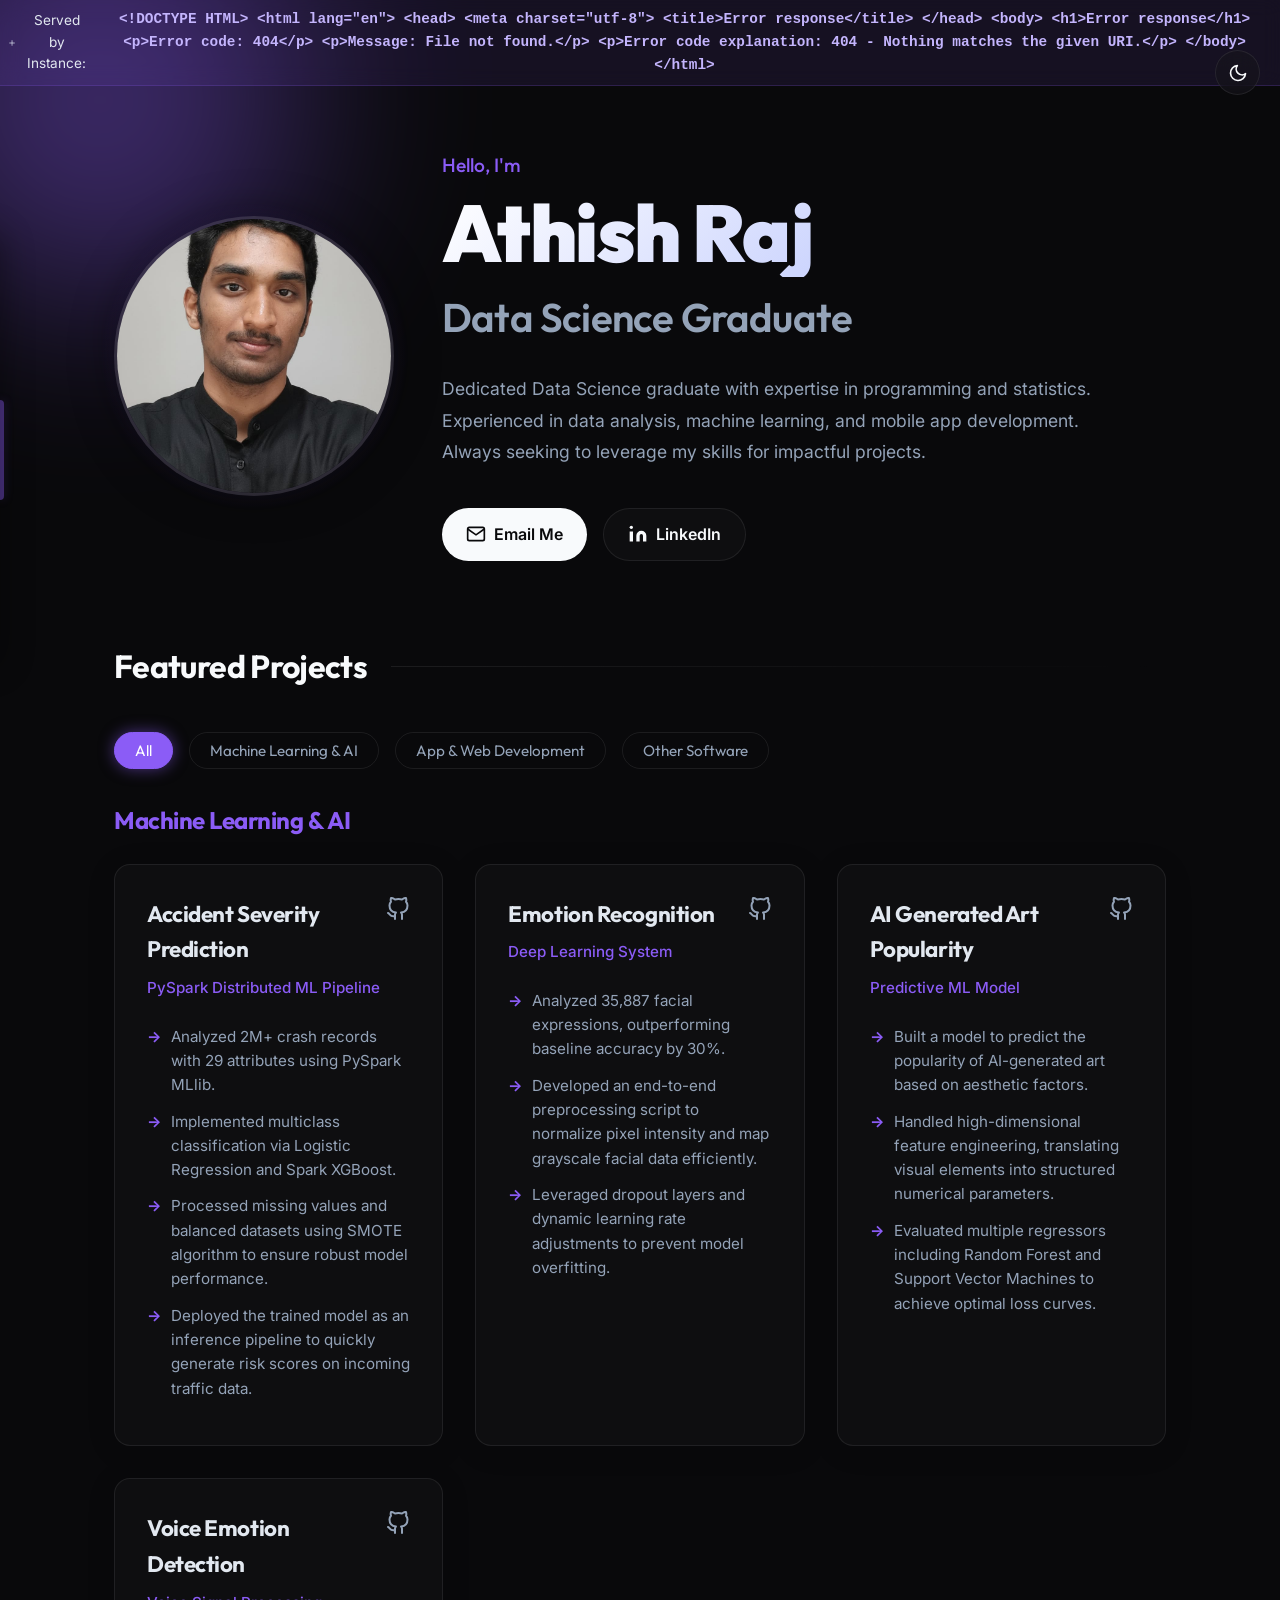
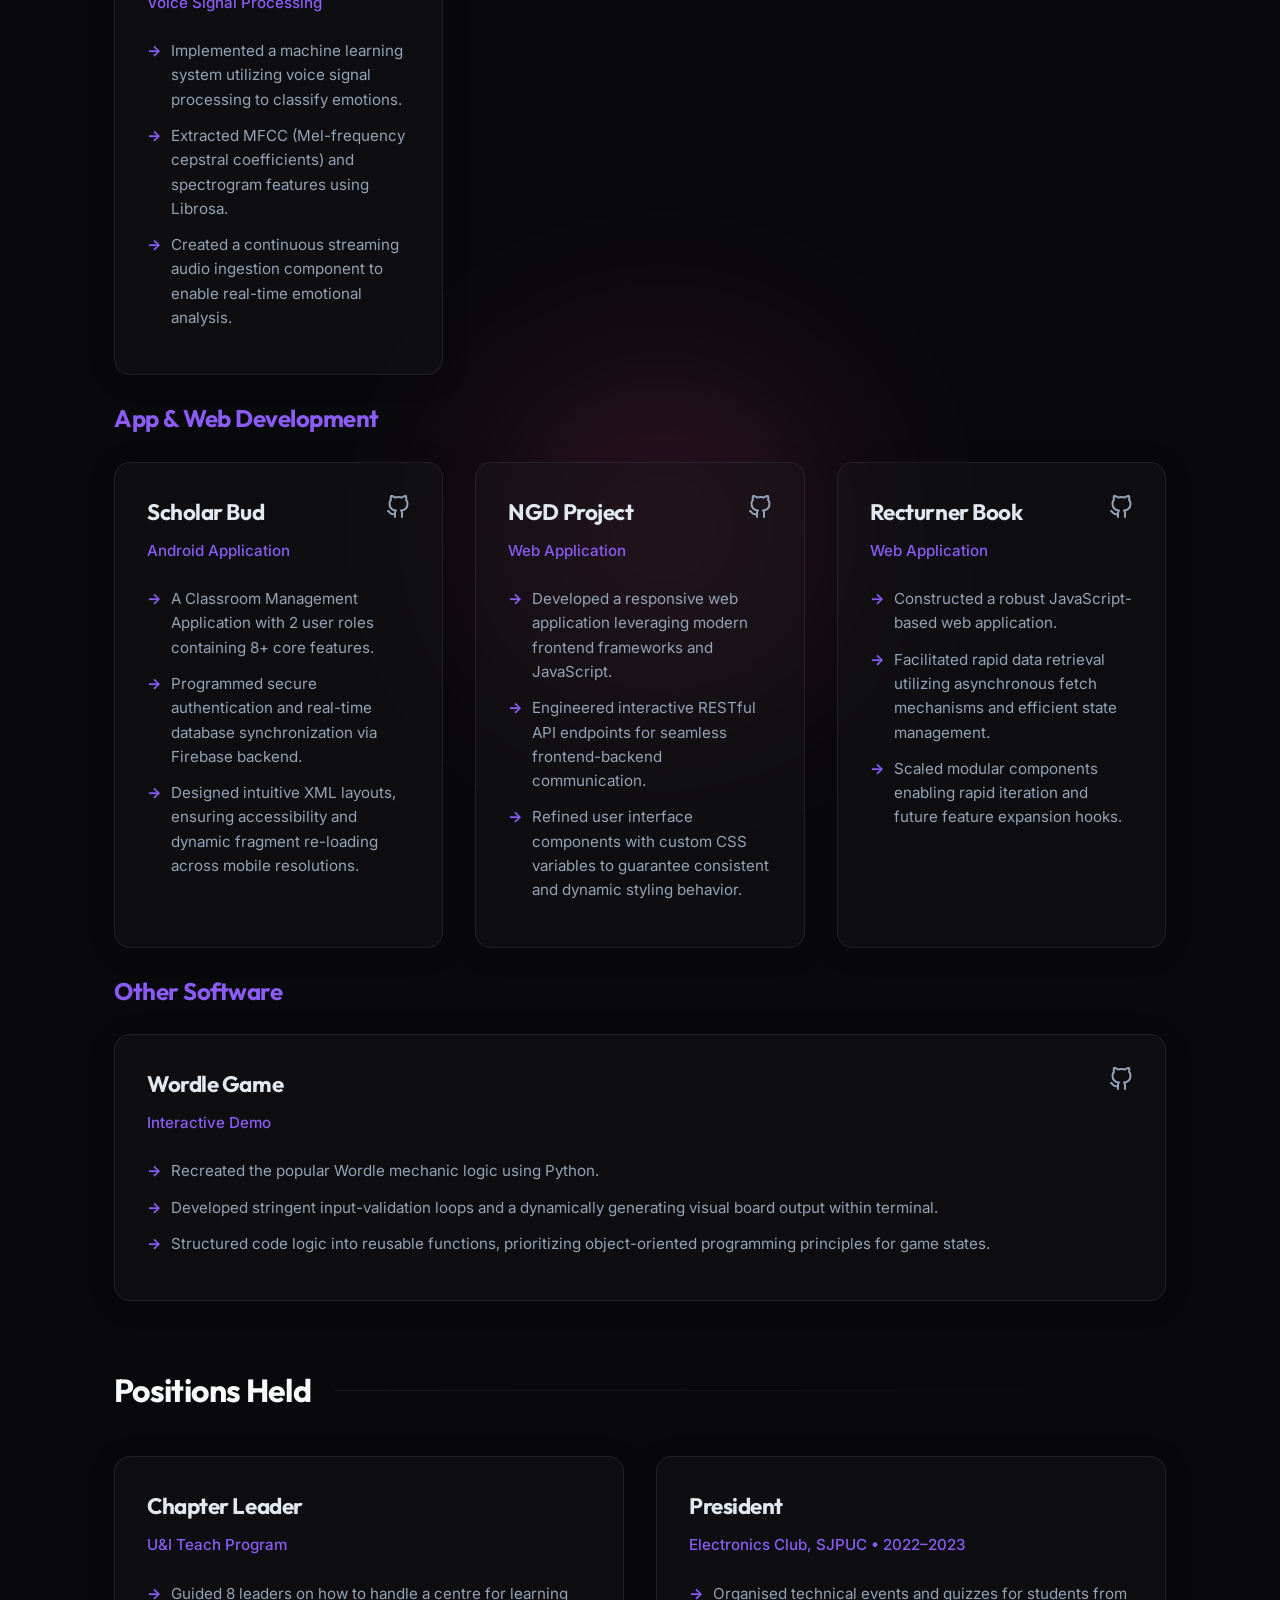
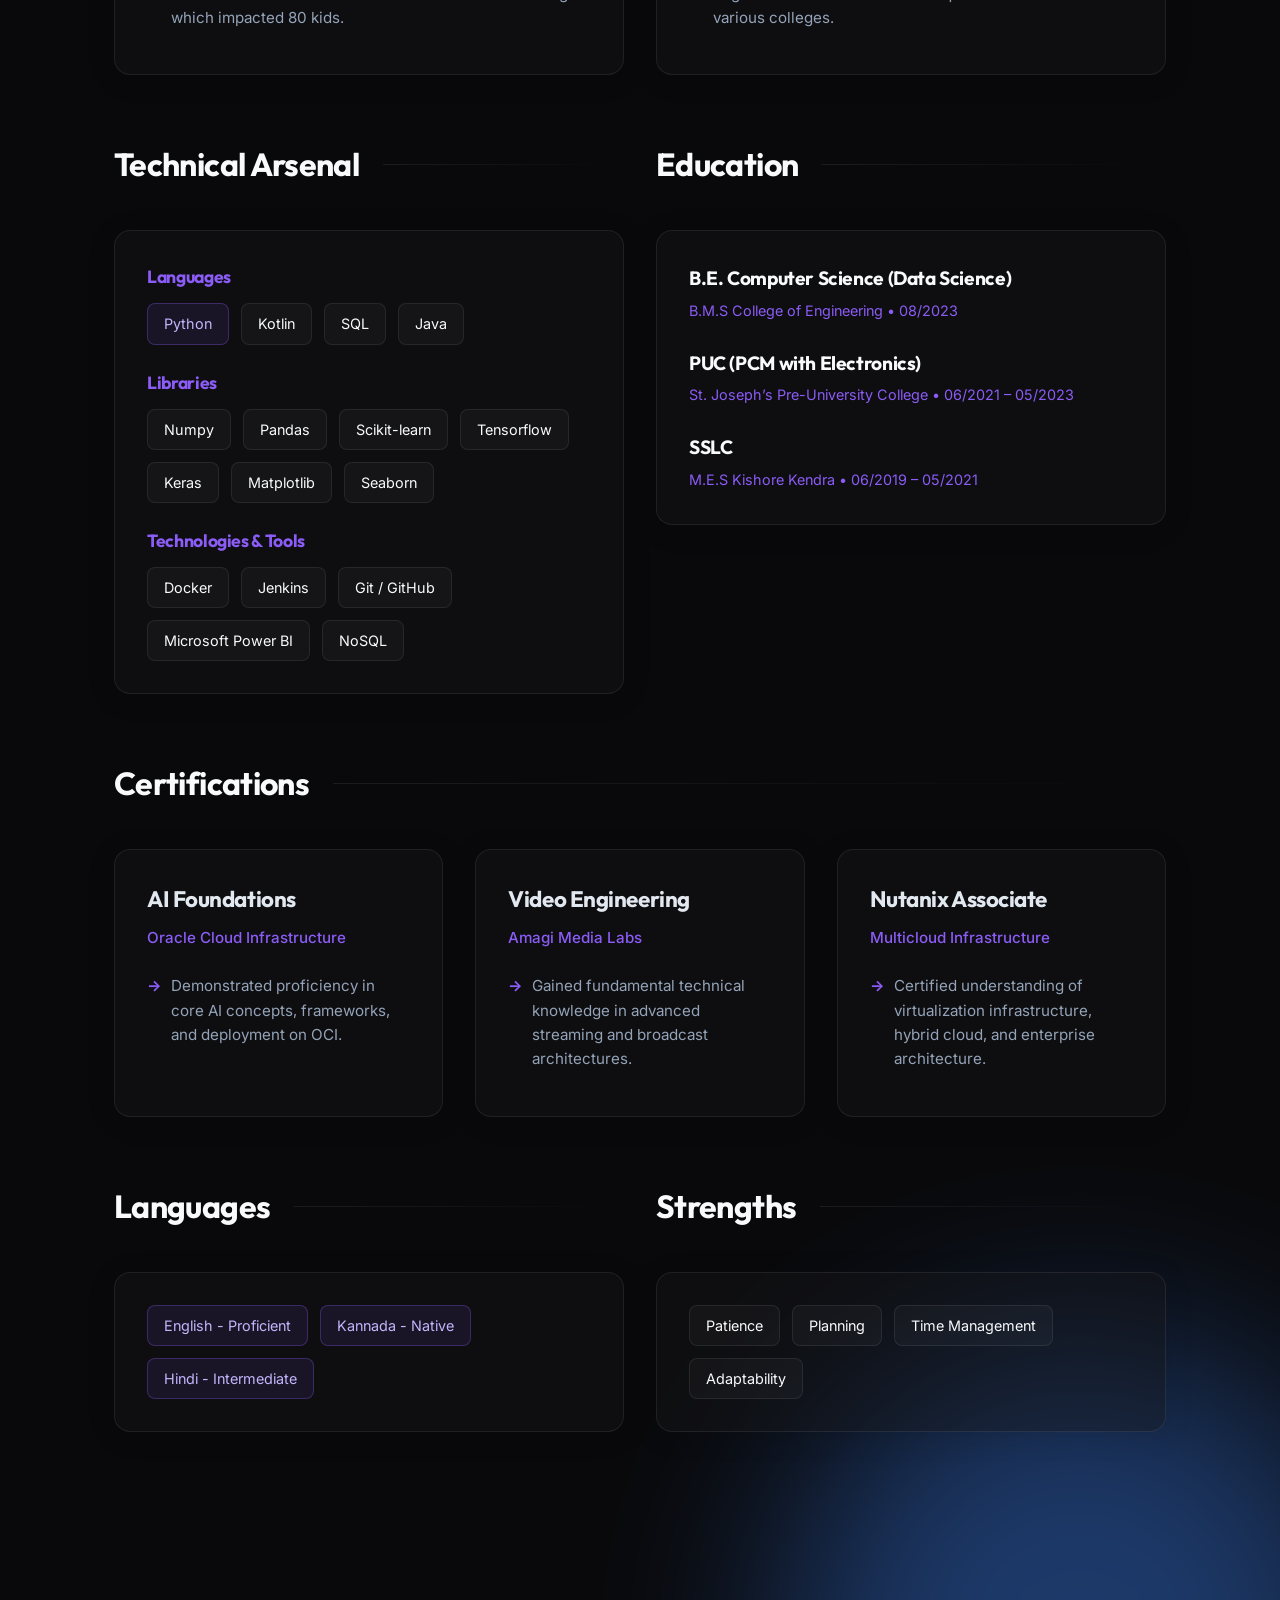
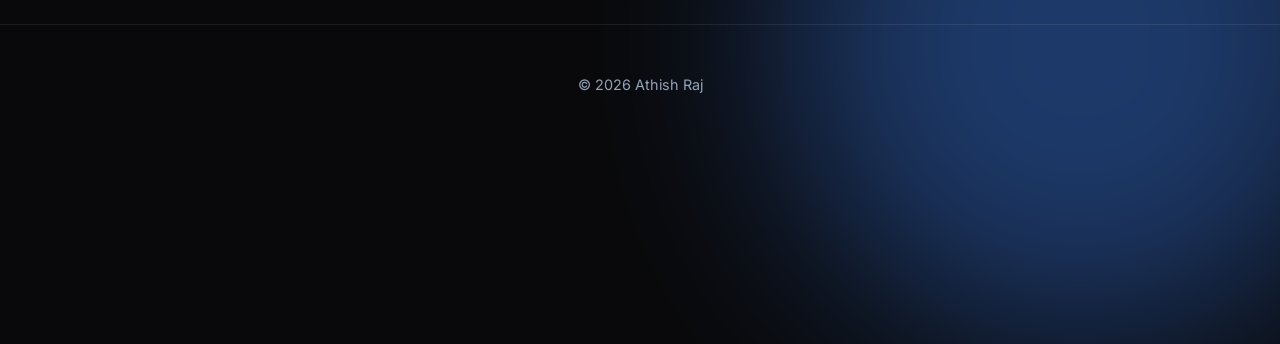
==== index.html @ 28707c23 "First push" ====
<!DOCTYPE html>
<html lang="en">

<head>
    <meta charset="UTF-8">
    <meta name="viewport" content="width=device-width, initial-scale=1.0">
    <title>Athish Raj | Data Science Portfolio</title>
    <meta name="description" content="Portfolio of Athish Raj, Data Science Graduate.">
    <link
        href="https://fonts.googleapis.com/css2?family=Inter:wght@300;400;500;600&family=Outfit:wght@400;600;800;900&display=swap"
        rel="stylesheet">
    <link rel="stylesheet" href="style.css">
</head>

<body>

    <!-- AWS Instance Banner -->
    <div id="instance-banner">
        <span>
            <svg xmlns="http://www.w3.org/2000/svg" width="16" height="16" viewBox="0 0 24 24" fill="none"
                stroke="currentColor" stroke-width="2" stroke-linecap="round" stroke-linejoin="round">
                <path d="M5 12h14" />
                <path d="M12 5v14" />
            </svg>
            Served by Instance: <strong id="instance-id">loading...</strong>
        </span>
    </div>

    <!-- Dynamic Background Elements -->
    <div class="bg-shape shape-1"></div>
    <div class="bg-shape shape-2"></div>
    <div class="bg-shape shape-3"></div>

    <main class="container">
        <!-- Theme Toggle Button -->
        <button id="theme-toggle" class="theme-toggle-btn" aria-label="Toggle Theme" onclick="toggleTheme()">
            <svg class="sun-icon" xmlns="http://www.w3.org/2000/svg" width="20" height="20" viewBox="0 0 24 24" fill="none" stroke="currentColor" stroke-width="2" stroke-linecap="round" stroke-linejoin="round" style="display: none;"><circle cx="12" cy="12" r="5"></circle><line x1="12" y1="1" x2="12" y2="3"></line><line x1="12" y1="21" x2="12" y2="23"></line><line x1="4.22" y1="4.22" x2="5.64" y2="5.64"></line><line x1="18.36" y1="18.36" x2="19.78" y2="19.78"></line><line x1="1" y1="12" x2="3" y2="12"></line><line x1="21" y1="12" x2="23" y2="12"></line><line x1="4.22" y1="19.78" x2="5.64" y2="18.36"></line><line x1="18.36" y1="5.64" x2="19.78" y2="4.22"></line></svg>
            <svg class="moon-icon" xmlns="http://www.w3.org/2000/svg" width="20" height="20" viewBox="0 0 24 24" fill="none" stroke="currentColor" stroke-width="2" stroke-linecap="round" stroke-linejoin="round"><path d="M21 12.79A9 9 0 1 1 11.21 3 7 7 0 0 0 21 12.79z"></path></svg>
        </button>
        <!-- Dynamic Side Navbar -->
        <div class="nav-trigger-area"></div>
        <nav class="side-nav">
            <ul>
                <li><a href="#home">Home</a></li>
                <li><a href="#projects">Projects</a></li>
                <li><a href="#achievements">Achievements</a></li>
                <li><a href="#skills">Skills</a></li>
                <li><a href="#education">Education</a></li>
                <li><a href="#certifications">Certifications</a></li>
                <li><a href="#languages">Languages</a></li>
                <li><a href="#strengths">Strengths</a></li>
            </ul>
        </nav>

        <!-- Hero Section -->
        <header id="home" class="hero slide-up">
            <div class="hero-content-wrapper">
                <div class="hero-image-container">
                    <!-- Replace 'placeholder.jpg' with your actual image filename -->
                    <img src="Portfolioimage.jpeg" alt="Athish Raj" class="hero-image" id="profile-img">
                    <div class="image-glow"></div>
                </div>
                <div class="hero-inner">
                    <div class="greeting">Hello, I'm</div>
                    <h1 class="gradient-text">Athish Raj</h1>
                    <h2 class="subtitle">Data Science Graduate</h2>
                    <p class="summary-text">
                        Dedicated Data Science graduate with expertise in programming and statistics. Experienced in
                        data
                        analysis, machine learning, and mobile app development. Always seeking to leverage my skills for
                        impactful projects.
                    </p>
                    <div class="social-links">
                        <a href="mailto:athis2211@gmail.com" class="btn btn-primary glow-effect"
                            onclick="copyEmail(event)">
                            <svg viewBox="0 0 24 24" fill="none" stroke="currentColor" stroke-width="2">
                                <path d="M4 4h16c1.1 0 2 .9 2 2v12c0 1.1-.9 2-2 2H4c-1.1 0-2-.9-2-2V6c0-1.1.9-2 2-2z">
                                </path>
                                <polyline points="22,6 12,13 2,6"></polyline>
                            </svg>
                            <span id="email-text">Email Me</span>
                        </a>
                        <a href="https://linkedin.com/in/athish-raj-91b86a29b" target="_blank"
                            class="btn btn-secondary glass-btn">
                            <svg viewBox="0 0 24 24" fill="currentColor">
                                <path
                                    d="M16 8a6 6 0 0 1 6 6v7h-4v-7a2 2 0 0 0-2-2 2 2 0 0 0-2 2v7h-4v-7a6 6 0 0 1 6-6z">
                                </path>
                                <rect x="2" y="9" width="4" height="12"></rect>
                                <circle cx="4" cy="4" r="2"></circle>
                            </svg>
                            LinkedIn
                        </a>
                    </div>
                </div>
            </div>
        </header>

        <!-- Projects Section -->
        <section id="projects" class="section slide-up" style="animation-delay: 0.2s;">
            <div class="section-header">
                <h2 class="section-title">Featured Projects</h2>
                <div class="header-line"></div>
            </div>

            <div class="project-filters mt-3 mb-4">
                <button class="filter-btn active" onclick="filterProjects('all', event)">All</button>
                <button class="filter-btn" onclick="filterProjects('ml', event)">Machine Learning & AI</button>
                <button class="filter-btn" onclick="filterProjects('web', event)">App & Web Development</button>
                <button class="filter-btn" onclick="filterProjects('other', event)">Other Software</button>
            </div>

            <!-- Machine Learning & AI -->
            <div class="project-category-block" data-category="ml">
                <h3 class="category-heading mt-3">Machine Learning & AI</h3>
                <div class="projects-grid mt-3">
                <article class="project-card glass-card hover-tilt">
                    <div class="card-top">
                        <h3>Accident Severity Prediction</h3>
                        <a href="https://github.com/Athish2211/Accident-Severity-Prediciton-using-PySparkML.git" target="_blank" class="github-link" title="View Source"><svg viewBox="0 0 24 24" fill="none" stroke="currentColor" stroke-width="2" stroke-linecap="round" stroke-linejoin="round"><path d="M9 19c-5 1.5-5-2.5-7-3m14 6v-3.87a3.37 3.37 0 0 0-.94-2.61c3.14-.35 6.44-1.54 6.44-7A5.44 5.44 0 0 0 20 4.77 5.07 5.07 0 0 0 19.91 1S18.73.65 16 2.48a13.38 13.38 0 0 0-7 0C6.27.65 5.09 1 5.09 1A5.07 5.07 0 0 0 5 4.77a5.44 5.44 0 0 0-1.5 3.78c0 5.42 3.3 6.61 6.44 7A3.37 3.37 0 0 0 9 18.13V22"></path></svg></a>
                    </div>
                    <p class="project-role">PySpark Distributed ML Pipeline</p>
                    <ul class="feature-list">
                        <li>Analyzed 2M+ crash records with 29 attributes using PySpark MLlib.</li>
                        <li>Implemented multiclass classification via Logistic Regression and Spark XGBoost.</li>
                        <li>Processed missing values and balanced datasets using SMOTE algorithm to ensure robust model performance.</li>
                        <li>Deployed the trained model as an inference pipeline to quickly generate risk scores on incoming traffic data.</li>
                    </ul>
                </article>

                <article class="project-card glass-card hover-tilt">
                    <div class="card-top">
                        <h3>Emotion Recognition</h3>
                        <a href="https://github.com/Athish2211/Emotion-Recognition-.git" target="_blank" class="github-link" title="View Source"><svg viewBox="0 0 24 24" fill="none" stroke="currentColor" stroke-width="2" stroke-linecap="round" stroke-linejoin="round"><path d="M9 19c-5 1.5-5-2.5-7-3m14 6v-3.87a3.37 3.37 0 0 0-.94-2.61c3.14-.35 6.44-1.54 6.44-7A5.44 5.44 0 0 0 20 4.77 5.07 5.07 0 0 0 19.91 1S18.73.65 16 2.48a13.38 13.38 0 0 0-7 0C6.27.65 5.09 1 5.09 1A5.07 5.07 0 0 0 5 4.77a5.44 5.44 0 0 0-1.5 3.78c0 5.42 3.3 6.61 6.44 7A3.37 3.37 0 0 0 9 18.13V22"></path></svg></a>
                    </div>
                    <p class="project-role">Deep Learning System</p>
                    <ul class="feature-list">
                        <li>Analyzed 35,887 facial expressions, outperforming baseline accuracy by 30%.</li>
                        <li>Developed an end-to-end preprocessing script to normalize pixel intensity and map grayscale facial data efficiently.</li>
                        <li>Leveraged dropout layers and dynamic learning rate adjustments to prevent model overfitting.</li>
                    </ul>
                </article>

                <article class="project-card glass-card hover-tilt">
                    <div class="card-top">
                        <h3>AI Generated Art Popularity</h3>
                        <a href="https://github.com/Athish2211/AI-Generated-art-popularity-ML-model.git" target="_blank" class="github-link" title="View Source"><svg viewBox="0 0 24 24" fill="none" stroke="currentColor" stroke-width="2" stroke-linecap="round" stroke-linejoin="round"><path d="M9 19c-5 1.5-5-2.5-7-3m14 6v-3.87a3.37 3.37 0 0 0-.94-2.61c3.14-.35 6.44-1.54 6.44-7A5.44 5.44 0 0 0 20 4.77 5.07 5.07 0 0 0 19.91 1S18.73.65 16 2.48a13.38 13.38 0 0 0-7 0C6.27.65 5.09 1 5.09 1A5.07 5.07 0 0 0 5 4.77a5.44 5.44 0 0 0-1.5 3.78c0 5.42 3.3 6.61 6.44 7A3.37 3.37 0 0 0 9 18.13V22"></path></svg></a>
                    </div>
                    <p class="project-role">Predictive ML Model</p>
                    <ul class="feature-list">
                        <li>Built a model to predict the popularity of AI-generated art based on aesthetic factors.</li>
                        <li>Handled high-dimensional feature engineering, translating visual elements into structured numerical parameters.</li>
                        <li>Evaluated multiple regressors including Random Forest and Support Vector Machines to achieve optimal loss curves.</li>
                    </ul>
                </article>

                <article class="project-card glass-card hover-tilt">
                    <div class="card-top">
                        <h3>Voice Emotion Detection</h3>
                        <a href="https://github.com/Athish2211/Emotion-detection-using-voice-signals.git" target="_blank" class="github-link" title="View Source"><svg viewBox="0 0 24 24" fill="none" stroke="currentColor" stroke-width="2" stroke-linecap="round" stroke-linejoin="round"><path d="M9 19c-5 1.5-5-2.5-7-3m14 6v-3.87a3.37 3.37 0 0 0-.94-2.61c3.14-.35 6.44-1.54 6.44-7A5.44 5.44 0 0 0 20 4.77 5.07 5.07 0 0 0 19.91 1S18.73.65 16 2.48a13.38 13.38 0 0 0-7 0C6.27.65 5.09 1 5.09 1A5.07 5.07 0 0 0 5 4.77a5.44 5.44 0 0 0-1.5 3.78c0 5.42 3.3 6.61 6.44 7A3.37 3.37 0 0 0 9 18.13V22"></path></svg></a>
                    </div>
                    <p class="project-role">Voice Signal Processing</p>
                    <ul class="feature-list">
                        <li>Implemented a machine learning system utilizing voice signal processing to classify emotions.</li>
                        <li>Extracted MFCC (Mel-frequency cepstral coefficients) and spectrogram features using Librosa.</li>
                        <li>Created a continuous streaming audio ingestion component to enable real-time emotional analysis.</li>
                    </ul>
                </article>
            </div>
            </div>

            <!-- App & Web Development -->
            <div class="project-category-block" data-category="web">
                <h3 class="category-heading mt-3">App & Web Development</h3>
                <div class="projects-grid mt-3">
                <article class="project-card glass-card hover-tilt">
                    <div class="card-top">
                        <h3>Scholar Bud</h3>
                        <a href="https://github.com/Athish2211/ScholarBud.git" target="_blank" class="github-link" title="View Source"><svg viewBox="0 0 24 24" fill="none" stroke="currentColor" stroke-width="2" stroke-linecap="round" stroke-linejoin="round"><path d="M9 19c-5 1.5-5-2.5-7-3m14 6v-3.87a3.37 3.37 0 0 0-.94-2.61c3.14-.35 6.44-1.54 6.44-7A5.44 5.44 0 0 0 20 4.77 5.07 5.07 0 0 0 19.91 1S18.73.65 16 2.48a13.38 13.38 0 0 0-7 0C6.27.65 5.09 1 5.09 1A5.07 5.07 0 0 0 5 4.77a5.44 5.44 0 0 0-1.5 3.78c0 5.42 3.3 6.61 6.44 7A3.37 3.37 0 0 0 9 18.13V22"></path></svg></a>
                    </div>
                    <p class="project-role">Android Application</p>
                    <ul class="feature-list">
                        <li>A Classroom Management Application with 2 user roles containing 8+ core features.</li>
                        <li>Programmed secure authentication and real-time database synchronization via Firebase backend.</li>
                        <li>Designed intuitive XML layouts, ensuring accessibility and dynamic fragment re-loading across mobile resolutions.</li>
                    </ul>
                </article>

                <article class="project-card glass-card hover-tilt">
                    <div class="card-top">
                        <h3>NGD Project</h3>
                        <a href="https://github.com/Athish2211/NGD-project.git" target="_blank" class="github-link" title="View Source"><svg viewBox="0 0 24 24" fill="none" stroke="currentColor" stroke-width="2" stroke-linecap="round" stroke-linejoin="round"><path d="M9 19c-5 1.5-5-2.5-7-3m14 6v-3.87a3.37 3.37 0 0 0-.94-2.61c3.14-.35 6.44-1.54 6.44-7A5.44 5.44 0 0 0 20 4.77 5.07 5.07 0 0 0 19.91 1S18.73.65 16 2.48a13.38 13.38 0 0 0-7 0C6.27.65 5.09 1 5.09 1A5.07 5.07 0 0 0 5 4.77a5.44 5.44 0 0 0-1.5 3.78c0 5.42 3.3 6.61 6.44 7A3.37 3.37 0 0 0 9 18.13V22"></path></svg></a>
                    </div>
                    <p class="project-role">Web Application</p>
                    <ul class="feature-list">
                        <li>Developed a responsive web application leveraging modern frontend frameworks and JavaScript.</li>
                        <li>Engineered interactive RESTful API endpoints for seamless frontend-backend communication.</li>
                        <li>Refined user interface components with custom CSS variables to guarantee consistent and dynamic styling behavior.</li>
                    </ul>
                </article>

                <article class="project-card glass-card hover-tilt">
                    <div class="card-top">
                        <h3>Recturner Book</h3>
                        <a href="https://github.com/Athish2211/RECTURNER_BOOK.git" target="_blank" class="github-link" title="View Source"><svg viewBox="0 0 24 24" fill="none" stroke="currentColor" stroke-width="2" stroke-linecap="round" stroke-linejoin="round"><path d="M9 19c-5 1.5-5-2.5-7-3m14 6v-3.87a3.37 3.37 0 0 0-.94-2.61c3.14-.35 6.44-1.54 6.44-7A5.44 5.44 0 0 0 20 4.77 5.07 5.07 0 0 0 19.91 1S18.73.65 16 2.48a13.38 13.38 0 0 0-7 0C6.27.65 5.09 1 5.09 1A5.07 5.07 0 0 0 5 4.77a5.44 5.44 0 0 0-1.5 3.78c0 5.42 3.3 6.61 6.44 7A3.37 3.37 0 0 0 9 18.13V22"></path></svg></a>
                    </div>
                    <p class="project-role">Web Application</p>
                    <ul class="feature-list">
                        <li>Constructed a robust JavaScript-based web application.</li>
                        <li>Facilitated rapid data retrieval utilizing asynchronous fetch mechanisms and efficient state management.</li>
                        <li>Scaled modular components enabling rapid iteration and future feature expansion hooks.</li>
                    </ul>
                </article>
            </div>
            </div>

            <!-- Other Software -->
            <div class="project-category-block" data-category="other">
                <h3 class="category-heading mt-3">Other Software</h3>
                <div class="projects-grid mt-3">
                <article class="project-card glass-card hover-tilt">
                    <div class="card-top">
                        <h3>Wordle Game</h3>
                        <a href="https://github.com/Athish2211/A-simple-WORDLE-game.git" target="_blank" class="github-link" title="View Source"><svg viewBox="0 0 24 24" fill="none" stroke="currentColor" stroke-width="2" stroke-linecap="round" stroke-linejoin="round"><path d="M9 19c-5 1.5-5-2.5-7-3m14 6v-3.87a3.37 3.37 0 0 0-.94-2.61c3.14-.35 6.44-1.54 6.44-7A5.44 5.44 0 0 0 20 4.77 5.07 5.07 0 0 0 19.91 1S18.73.65 16 2.48a13.38 13.38 0 0 0-7 0C6.27.65 5.09 1 5.09 1A5.07 5.07 0 0 0 5 4.77a5.44 5.44 0 0 0-1.5 3.78c0 5.42 3.3 6.61 6.44 7A3.37 3.37 0 0 0 9 18.13V22"></path></svg></a>
                    </div>
                    <p class="project-role">Interactive Demo</p>
                    <ul class="feature-list">
                        <li>Recreated the popular Wordle mechanic logic using Python.</li>
                        <li>Developed stringent input-validation loops and a dynamically generating visual board output within terminal.</li>
                        <li>Structured code logic into reusable functions, prioritizing object-oriented programming principles for game states.</li>
                    </ul>
                </article>
            </div>
            </div>
        </section>

        <!-- Leadership & Achievements Section -->
        <section id="achievements" class="section slide-up" style="animation-delay: 0.3s;">
            <div class="section-header">
                <h2 class="section-title">Positions Held</h2>
                <div class="header-line"></div>
            </div>

            <div class="projects-grid">
                <!-- Achievement 1 -->
                <article class="project-card glass-card hover-tilt">
                    <div class="card-top">
                        <h3>Chapter Leader</h3>
                    </div>
                    <p class="project-role">U&I Teach Program</p>
                    <ul class="feature-list">
                        <li>Guided 8 leaders on how to handle a centre for learning which impacted 80 kids.</li>
                    </ul>
                </article>

                <!-- Achievement 2 -->
                <article class="project-card glass-card hover-tilt">
                    <div class="card-top">
                        <h3>President</h3>
                    </div>
                    <p class="project-role">Electronics Club, SJPUC • 2022–2023</p>
                    <ul class="feature-list">
                        <li>Organised technical events and quizzes for students from various colleges.</li>
                    </ul>
                </article>
            </div>
        </section>

        <!-- Two Column Layout for Skills & Education -->
        <div class="two-col-layout slide-up" style="animation-delay: 0.4s;">
            <!-- Skills Section -->
            <section id="skills" class="section">
                <div class="section-header">
                    <h2 class="section-title">Technical Arsenal</h2>
                    <div class="header-line"></div>
                </div>
                <div class="glass-card p-6">
                    <div class="tech-category">
                        <h4>Languages</h4>
                        <div class="skills-wrapper">
                            <div class="skill-pill highlight">Python</div>
                            <div class="skill-pill">Kotlin</div>
                            <div class="skill-pill">SQL</div>
                            <div class="skill-pill">Java</div>
                        </div>
                    </div>

                    <div class="tech-category mt-3">
                        <h4>Libraries</h4>
                        <div class="skills-wrapper">
                            <div class="skill-pill">Numpy</div>
                            <div class="skill-pill">Pandas</div>
                            <div class="skill-pill">Scikit-learn</div>
                            <div class="skill-pill">Tensorflow</div>
                            <div class="skill-pill">Keras</div>
                            <div class="skill-pill">Matplotlib</div>
                            <div class="skill-pill">Seaborn</div>
                        </div>
                    </div>

                    <div class="tech-category mt-3">
                        <h4>Technologies & Tools</h4>
                        <div class="skills-wrapper">
                            <div class="skill-pill">Docker</div>
                            <div class="skill-pill">Jenkins</div>
                            <div class="skill-pill">Git / GitHub</div>
                            <div class="skill-pill">Microsoft Power BI</div>
                            <div class="skill-pill">NoSQL</div>
                        </div>
                    </div>
                </div>
            </section>

            <!-- Education Section -->
            <section id="education" class="section">
                <div class="section-header">
                    <h2 class="section-title">Education</h2>
                    <div class="header-line"></div>
                </div>
                <div class="glass-card p-6">
                    <div class="edu-item">
                        <h4>B.E. Computer Science (Data Science)</h4>
                        <span class="edu-meta">B.M.S College of Engineering • 08/2023</span>
                    </div>
                    <div class="edu-item mt-3">
                        <h4>PUC (PCM with Electronics)</h4>
                        <span class="edu-meta">St. Joseph’s Pre-University College • 06/2021 – 05/2023</span>
                    </div>
                    <div class="edu-item mt-3">
                        <h4>SSLC</h4>
                        <span class="edu-meta">M.E.S Kishore Kendra • 06/2019 – 05/2021</span>
                    </div>
                </div>
            </section>
        </div>

        <!-- Certifications Section -->
        <section id="certifications" class="section slide-up" style="animation-delay: 0.45s;">
            <div class="section-header">
                <h2 class="section-title">Certifications</h2>
                <div class="header-line"></div>
            </div>
            
            <div class="projects-grid">
                <article class="project-card glass-card hover-tilt">
                    <div class="card-top">
                        <h3>AI Foundations</h3>
                    </div>
                    <p class="project-role">Oracle Cloud Infrastructure</p>
                    <ul class="feature-list mt-3">
                        <li>Demonstrated proficiency in core AI concepts, frameworks, and deployment on OCI.</li>
                    </ul>
                </article>
                <article class="project-card glass-card hover-tilt">
                    <div class="card-top">
                        <h3>Video Engineering</h3>
                    </div>
                    <p class="project-role">Amagi Media Labs</p>
                    <ul class="feature-list mt-3">
                        <li>Gained fundamental technical knowledge in advanced streaming and broadcast architectures.</li>
                    </ul>
                </article>
                <article class="project-card glass-card hover-tilt">
                    <div class="card-top">
                        <h3>Nutanix Associate</h3>
                    </div>
                    <p class="project-role">Multicloud Infrastructure</p>
                    <ul class="feature-list mt-3">
                        <li>Certified understanding of virtualization infrastructure, hybrid cloud, and enterprise architecture.</li>
                    </ul>
                </article>
            </div>
        </section>

        <!-- Two Column Layout for Languages & Strengths -->
        <div class="two-col-layout slide-up" style="animation-delay: 0.5s;">
            <!-- Languages Section -->
            <section id="languages" class="section">
                <div class="section-header">
                    <h2 class="section-title">Languages</h2>
                    <div class="header-line"></div>
                </div>
                <div class="glass-card p-6">
                    <div class="skills-wrapper">
                        <div class="skill-pill highlight">English - Proficient</div>
                        <div class="skill-pill highlight">Kannada - Native</div>
                        <div class="skill-pill highlight">Hindi - Intermediate</div>
                    </div>
                </div>
            </section>

            <!-- Strengths Section -->
            <section id="strengths" class="section">
                <div class="section-header">
                    <h2 class="section-title">Strengths</h2>
                    <div class="header-line"></div>
                </div>
                <div class="glass-card p-6">
                    <div class="skills-wrapper">
                        <div class="skill-pill">Patience</div>
                        <div class="skill-pill">Planning</div>
                        <div class="skill-pill">Time Management</div>
                        <div class="skill-pill">Adaptability</div>
                    </div>
                </div>
            </section>
        </div>
    </main>

    <footer class="footer">
        <p>© 2026 Athish Raj</p>
    </footer>

    <script>
        // Theme Toggle Logic
        function toggleTheme() {
            document.body.classList.toggle('light-mode');
            const isLight = document.body.classList.contains('light-mode');
            localStorage.setItem('theme', isLight ? 'light' : 'dark');
            const sun = document.querySelector('.sun-icon');
            const moon = document.querySelector('.moon-icon');
            if(isLight) {
                sun.style.display = 'block';
                moon.style.display = 'none';
            } else {
                sun.style.display = 'none';
                moon.style.display = 'block';
            }
        }
        
        // Restore Theme
        if(localStorage.getItem('theme') === 'light') toggleTheme();

        // Filter Projects
        function filterProjects(category, event) {
            document.querySelectorAll('.filter-btn').forEach(btn => btn.classList.remove('active'));
            event.target.classList.add('active');
            
            document.querySelectorAll('.project-category-block').forEach(block => {
                if (category === 'all' || block.dataset.category === category) {
                    block.style.display = 'block';
                } else {
                    block.style.display = 'none';
                }
            });
        }

        // Fetch instance logic
        fetch('/instance')
            .then(response => response.text())
            .then(data => {
                const badge = document.getElementById('instance-id');
                badge.textContent = data.trim() ? data : 'local-dev';
            })
            .catch(() => {
                document.getElementById('instance-id').textContent = 'local-dev';
            });

        // Email Copy Logic
        function copyEmail(e) {
            e.preventDefault();
            navigator.clipboard.writeText('athis2211@gmail.com').then(() => {
                const btnText = document.getElementById('email-text');
                const original = btnText.textContent;
                btnText.textContent = 'Copied!';
                setTimeout(() => btnText.textContent = original, 2000);
            }).catch(err => console.error("Could not copy text: ", err));
            // Try to open email client as a fallback
            window.location.href = 'mailto:athis2211@gmail.com';
        }
    </script>
</body>

</html>
---- style.css ----
:root {
    --bg-dark: #09090b;
    --card-bg: rgba(24, 24, 27, 0.4);
    --border-color: rgba(255, 255, 255, 0.08);
    --primary: #8b5cf6;
    --primary-glow: rgba(139, 92, 246, 0.5);
    --secondary: #3b82f6;
    --text-main: #f8fafc;
    --text-muted: #94a3b8;
    --font-sans: 'Inter', sans-serif;
    --font-heading: 'Outfit', sans-serif;
}

* {
    box-sizing: border-box;
    margin: 0;
    padding: 0;
}

html {
    scroll-behavior: smooth;
}

body {
    background-color: var(--bg-dark);
    color: var(--text-main);
    font-family: var(--font-sans);
    line-height: 1.6;
    overflow-x: hidden;
    position: relative;
    min-height: 100vh;
}

/* Background elements */
.bg-shape {
    position: absolute;
    filter: blur(100px);
    border-radius: 50%;
    z-index: -1;
    opacity: 0.4;
    animation: float 20s infinite alternate ease-in-out;
}

.shape-1 {
    width: 400px;
    height: 400px;
    background: var(--primary);
    top: -100px;
    left: -100px;
}

.shape-2 {
    width: 600px;
    height: 600px;
    background: var(--secondary);
    bottom: -200px;
    right: -100px;
    animation-delay: -5s;
}

.shape-3 {
    width: 300px;
    height: 300px;
    background: #ec4899;
    top: 40%;
    left: 40%;
    opacity: 0.2;
    animation-delay: -10s;
}

@keyframes float {
    0% { transform: translate(0, 0) scale(1); }
    100% { transform: translate(50px, 50px) scale(1.1); }
}

/* Typography */
h1, h2, h3, h4 {
    font-family: var(--font-heading);
    letter-spacing: -0.02em;
}

.gradient-text {
    background: linear-gradient(135deg, #fff 0%, #a5b4fc 100%);
    -webkit-background-clip: text;
    -webkit-text-fill-color: transparent;
    font-size: clamp(3rem, 8vw, 5rem);
    font-weight: 900;
    line-height: 1.1;
    margin-bottom: 0.5rem;
}

/* AWS Banner */
#instance-banner {
    background: rgba(139, 92, 246, 0.1);
    border-bottom: 1px solid rgba(139, 92, 246, 0.2);
    backdrop-filter: blur(10px);
    padding: 0.5rem;
    text-align: center;
    font-size: 0.85rem;
    color: #e2e8f0;
    position: sticky;
    top: 0;
    z-index: 100;
    display: flex;
    justify-content: center;
    align-items: center;
}

#instance-banner span {
    display: flex;
    align-items: center;
    gap: 0.5rem;
}

#instance-banner strong {
    color: #c4b5fd;
    font-family: monospace;
    font-size: 0.9rem;
}

/* Layout */
.container {
    max-width: 1100px;
    margin: 0 auto;
    padding: 4rem 1.5rem;
}

.two-col-layout {
    display: grid;
    grid-template-columns: 1fr;
    gap: 2rem;
}

@media(min-width: 768px) {
    .two-col-layout {
        grid-template-columns: 1fr 1fr;
    }
}

/* Hero Section */
.hero {
    margin-bottom: 5rem;
    scroll-margin-top: 100px;
}

.hero-content-wrapper {
    display: flex;
    flex-direction: column-reverse; /* Text below image on mobile */
    align-items: center;
    gap: 3rem;
    text-align: left;
}

@media(min-width: 768px) {
    .hero-content-wrapper {
        flex-direction: row; /* Text left, Image right on desktop */
        align-items: center;
        justify-content: space-between;
    }
}

.hero-inner {
    flex: 1;
}

.hero-image-container {
    position: relative;
    width: 280px;
    height: 280px;
    flex-shrink: 0;
}

.hero-image {
    width: 100%;
    height: 100%;
    object-fit: cover;
    border-radius: 50%;
    border: 3px solid rgba(255, 255, 255, 0.1);
    box-shadow: 0 0 40px rgba(0, 0, 0, 0.5);
    position: relative;
    z-index: 2;
    background: var(--card-bg); /* Fallback placeholder color */
    backdrop-filter: blur(10px);
    transition: transform 0.4s ease;
}

.hero-image:hover {
    transform: scale(1.03);
}

.image-glow {
    position: absolute;
    top: -15%;
    left: -15%;
    width: 130%;
    height: 130%;
    background: radial-gradient(circle, var(--primary-glow) 0%, transparent 60%);
    border-radius: 50%;
    z-index: 1;
    animation: pulseGlow 4s infinite alternate;
}

@keyframes pulseGlow {
    0% { transform: scale(0.9); opacity: 0.4; }
    100% { transform: scale(1.05); opacity: 0.8; }
}

.greeting {
    font-size: 1.2rem;
    color: var(--primary);
    font-family: var(--font-heading);
    margin-bottom: 0.5rem;
    font-weight: 500;
}

.subtitle {
    font-size: clamp(1.5rem, 4vw, 2.5rem);
    color: var(--text-muted);
    font-weight: 600;
    margin-bottom: 1.5rem;
}

.summary-text {
    max-width: 700px;
    font-size: 1.1rem;
    color: var(--text-muted);
    line-height: 1.8;
    margin-bottom: 2.5rem;
}

/* Buttons */
.social-links {
    display: flex;
    gap: 1rem;
    flex-wrap: wrap;
}

.btn {
    display: inline-flex;
    align-items: center;
    gap: 0.5rem;
    padding: 0.8rem 1.5rem;
    border-radius: 9999px;
    font-weight: 600;
    text-decoration: none;
    transition: all 0.3s ease;
}

.btn svg {
    width: 20px;
    height: 20px;
}

.btn-primary {
    background: var(--text-main);
    color: var(--bg-dark);
}

.btn-primary:hover {
    transform: translateY(-2px);
    box-shadow: 0 0 20px rgba(255, 255, 255, 0.3);
}

.btn-secondary {
    background: var(--card-bg);
    color: var(--text-main);
    border: 1px solid var(--border-color);
}

.btn-secondary:hover {
    background: rgba(255, 255, 255, 0.1);
    transform: translateY(-2px);
}

/* Sections */
.section {
    margin-bottom: 4rem;
    scroll-margin-top: 100px;
}

.section-header {
    display: flex;
    align-items: center;
    gap: 1.5rem;
    margin-bottom: 2.5rem;
}

.section-title {
    font-size: 2rem;
    color: var(--text-main);
}

.header-line {
    flex-grow: 1;
    height: 1px;
    background: linear-gradient(90deg, var(--border-color) 0%, transparent 100%);
}

/* Glass Cards */
.glass-card {
    background: var(--card-bg);
    border: 1px solid var(--border-color);
    border-radius: 16px;
    padding: 2rem;
    backdrop-filter: blur(16px);
    -webkit-backdrop-filter: blur(16px);
    box-shadow: 0 4px 30px rgba(0, 0, 0, 0.1);
    transition: all 0.4s cubic-bezier(0.175, 0.885, 0.32, 1.275);
}

.hover-tilt:hover {
    transform: translateY(-8px) scale(1.02);
    border-color: rgba(139, 92, 246, 0.3);
    box-shadow: 0 20px 40px rgba(0, 0, 0, 0.4), 0 0 20px var(--primary-glow);
}

.card-top {
    display: flex;
    justify-content: space-between;
    align-items: flex-start;
    margin-bottom: 0.5rem;
}

.card-top h3 {
    font-size: 1.4rem;
    color: #e2e8f0;
}

.github-link {
    color: var(--text-muted);
    transition: color 0.3s ease;
}

.github-link:hover {
    color: var(--primary);
    transform: scale(1.1);
}

.github-link svg {
    width: 24px;
    height: 24px;
}

.project-role {
    color: var(--primary);
    font-size: 0.95rem;
    font-weight: 500;
    margin-bottom: 1.5rem;
}

/* Grids */
.projects-grid {
    display: grid;
    grid-template-columns: 1fr;
    gap: 2rem;
}

@media(min-width: 768px) {
    .projects-grid {
        grid-template-columns: repeat(auto-fit, minmax(320px, 1fr));
    }
}

/* Lists */
.feature-list {
    list-style: none;
}

.feature-list li {
    position: relative;
    padding-left: 1.5rem;
    margin-bottom: 0.75rem;
    color: var(--text-muted);
    font-size: 0.95rem;
}

.feature-list li::before {
    content: '→';
    position: absolute;
    left: 0;
    color: var(--primary);
    font-weight: bold;
}

/* Skills */
.skills-wrapper {
    display: flex;
    flex-wrap: wrap;
    gap: 0.75rem;
}

.skill-pill {
    padding: 0.5rem 1rem;
    background: rgba(255, 255, 255, 0.03);
    border: 1px solid var(--border-color);
    border-radius: 8px;
    font-size: 0.9rem;
    color: var(--text-main);
    transition: all 0.3s ease;
}

.skill-pill:hover {
    background: var(--primary);
    border-color: var(--primary);
    color: #fff;
    transform: translateY(-2px);
}

.skill-pill.highlight {
    background: rgba(139, 92, 246, 0.1);
    border-color: rgba(139, 92, 246, 0.3);
    color: #c4b5fd;
}

.edu-item h4 {
    font-size: 1.2rem;
    margin-bottom: 0.25rem;
}

.edu-meta {
    font-size: 0.9rem;
    color: var(--primary);
}

.cert-list {
    margin-top: 2rem;
    padding-top: 2rem;
    border-top: 1px solid var(--border-color);
}

/* Utilities / Animations */
.p-6 { padding: 2rem; }
.mt-3 { margin-top: 1.5rem; }

.tech-category h4 {
    font-size: 1.1rem;
    color: var(--primary);
    margin-bottom: 0.75rem;
}

.slide-up {
    animation: slideUp 0.8s cubic-bezier(0.16, 1, 0.3, 1) both;
}

@keyframes slideUp {
    0% { opacity: 0; transform: translateY(40px); }
    100% { opacity: 1; transform: translateY(0); }
}

footer {
    text-align: center;
    padding: 3rem 0;
    color: var(--text-muted);
    font-size: 0.9rem;
    border-top: 1px solid var(--border-color);
    margin-top: 4rem;
}

/* Dynamic Sidebar Navigation */
.nav-trigger-area {
    position: fixed;
    top: 0;
    left: 0;
    width: 30px;
    height: 100vh;
    z-index: 998;
}

.side-nav {
    position: fixed;
    top: 50%;
    left: 0;
    transform: translateY(-50%) translateX(-100%);
    background: rgba(24, 24, 27, 0.85); /* Matches var(--card-bg) */
    backdrop-filter: blur(10px);
    border: 1px solid var(--border-color);
    border-left: none;
    border-radius: 0 16px 16px 0;
    padding: 2rem 1.5rem;
    z-index: 999;
    transition: transform 0.4s cubic-bezier(0.175, 0.885, 0.32, 1.275);
    box-shadow: 5px 0 30px rgba(0, 0, 0, 0.3);
}

.nav-trigger-area:hover + .side-nav,
.side-nav:hover {
    transform: translateY(-50%) translateX(0);
}

.nav-trigger-area::after {
    content: '';
    position: absolute;
    top: 50%;
    left: 0;
    transform: translateY(-50%);
    width: 4px;
    height: 100px;
    background: var(--primary);
    border-radius: 0 4px 4px 0;
    opacity: 0.5;
    box-shadow: 0 0 10px var(--primary-glow);
    transition: opacity 0.3s;
}

.nav-trigger-area:hover::after {
    opacity: 0;
}

.side-nav ul {
    list-style: none;
    display: flex;
    flex-direction: column;
    gap: 1.5rem;
}

.side-nav a {
    color: var(--text-muted);
    text-decoration: none;
    font-size: 1rem;
    font-weight: 500;
    font-family: var(--font-heading);
    transition: all 0.3s ease;
    display: flex;
    align-items: center;
}

.side-nav a:hover {
    color: var(--text-main);
    transform: translateX(10px);
}

/* Theme Toggle Button */
.theme-toggle-btn {
    position: fixed;
    top: 50px;
    right: 20px;
    z-index: 1000;
    width: 45px;
    height: 45px;
    border-radius: 50%;
    background: var(--card-bg);
    border: 1px solid var(--border-color);
    color: var(--text-main);
    cursor: pointer;
    display: flex;
    justify-content: center;
    align-items: center;
    backdrop-filter: blur(10px);
    transition: all 0.3s ease;
}
.theme-toggle-btn:hover {
    transform: scale(1.1);
    background: var(--primary);
    color: #fff;
    border-color: var(--primary);
}
@media(max-width: 768px) {
    .theme-toggle-btn {
        top: auto;
        bottom: 20px;
    }
}

/* Category Heading in Projects */
.category-heading {
    color: var(--primary);
    font-size: 1.5rem;
    margin-bottom: 0.5rem;
}

/* Light Mode Overrides */
body.light-mode {
    --bg-dark: #f0f4f8;
    --card-bg: rgba(255, 255, 255, 0.7);
    --border-color: rgba(0, 0, 0, 0.1);
    --text-main: #0f172a;
    --text-muted: #334155;
    --primary-glow: rgba(139, 92, 246, 0.2);
}

body.light-mode .glass-card {
    box-shadow: 0 4px 30px rgba(0, 0, 0, 0.05);
}

body.light-mode .hover-tilt:hover {
    box-shadow: 0 20px 40px rgba(0, 0, 0, 0.1), 0 0 20px var(--primary-glow);
}

body.light-mode .side-nav {
    background: rgba(255, 255, 255, 0.85);
}

body.light-mode #instance-banner {
    background: rgba(139, 92, 246, 0.1);
    border-bottom: 1px solid rgba(139, 92, 246, 0.2);
    color: var(--text-main);
}

body.light-mode .btn-secondary {
    background: var(--card-bg);
}

body.light-mode .hero-image {
    background: #e2e8f0;
}

body.light-mode .gradient-text {
    background: linear-gradient(135deg, #1e1b4b 0%, var(--primary) 100%);
    -webkit-background-clip: text;
    -webkit-text-fill-color: transparent;
}

/* Project Filters */
.project-filters {
    display: flex;
    flex-wrap: wrap;
    gap: 1rem;
    margin-bottom: 2rem;
}

.mb-4 { margin-bottom: 2rem; }

.filter-btn {
    background: transparent;
    border: 1px solid var(--border-color);
    color: var(--text-muted);
    padding: 0.5rem 1.25rem;
    border-radius: 9999px;
    cursor: pointer;
    font-family: var(--font-heading);
    font-size: 0.95rem;
    transition: all 0.3s ease;
}

.filter-btn:hover {
    border-color: var(--primary);
    color: var(--text-main);
}

.filter-btn.active {
    background: var(--primary);
    color: #fff;
    border-color: var(--primary);
    box-shadow: 0 0 15px var(--primary-glow);
}
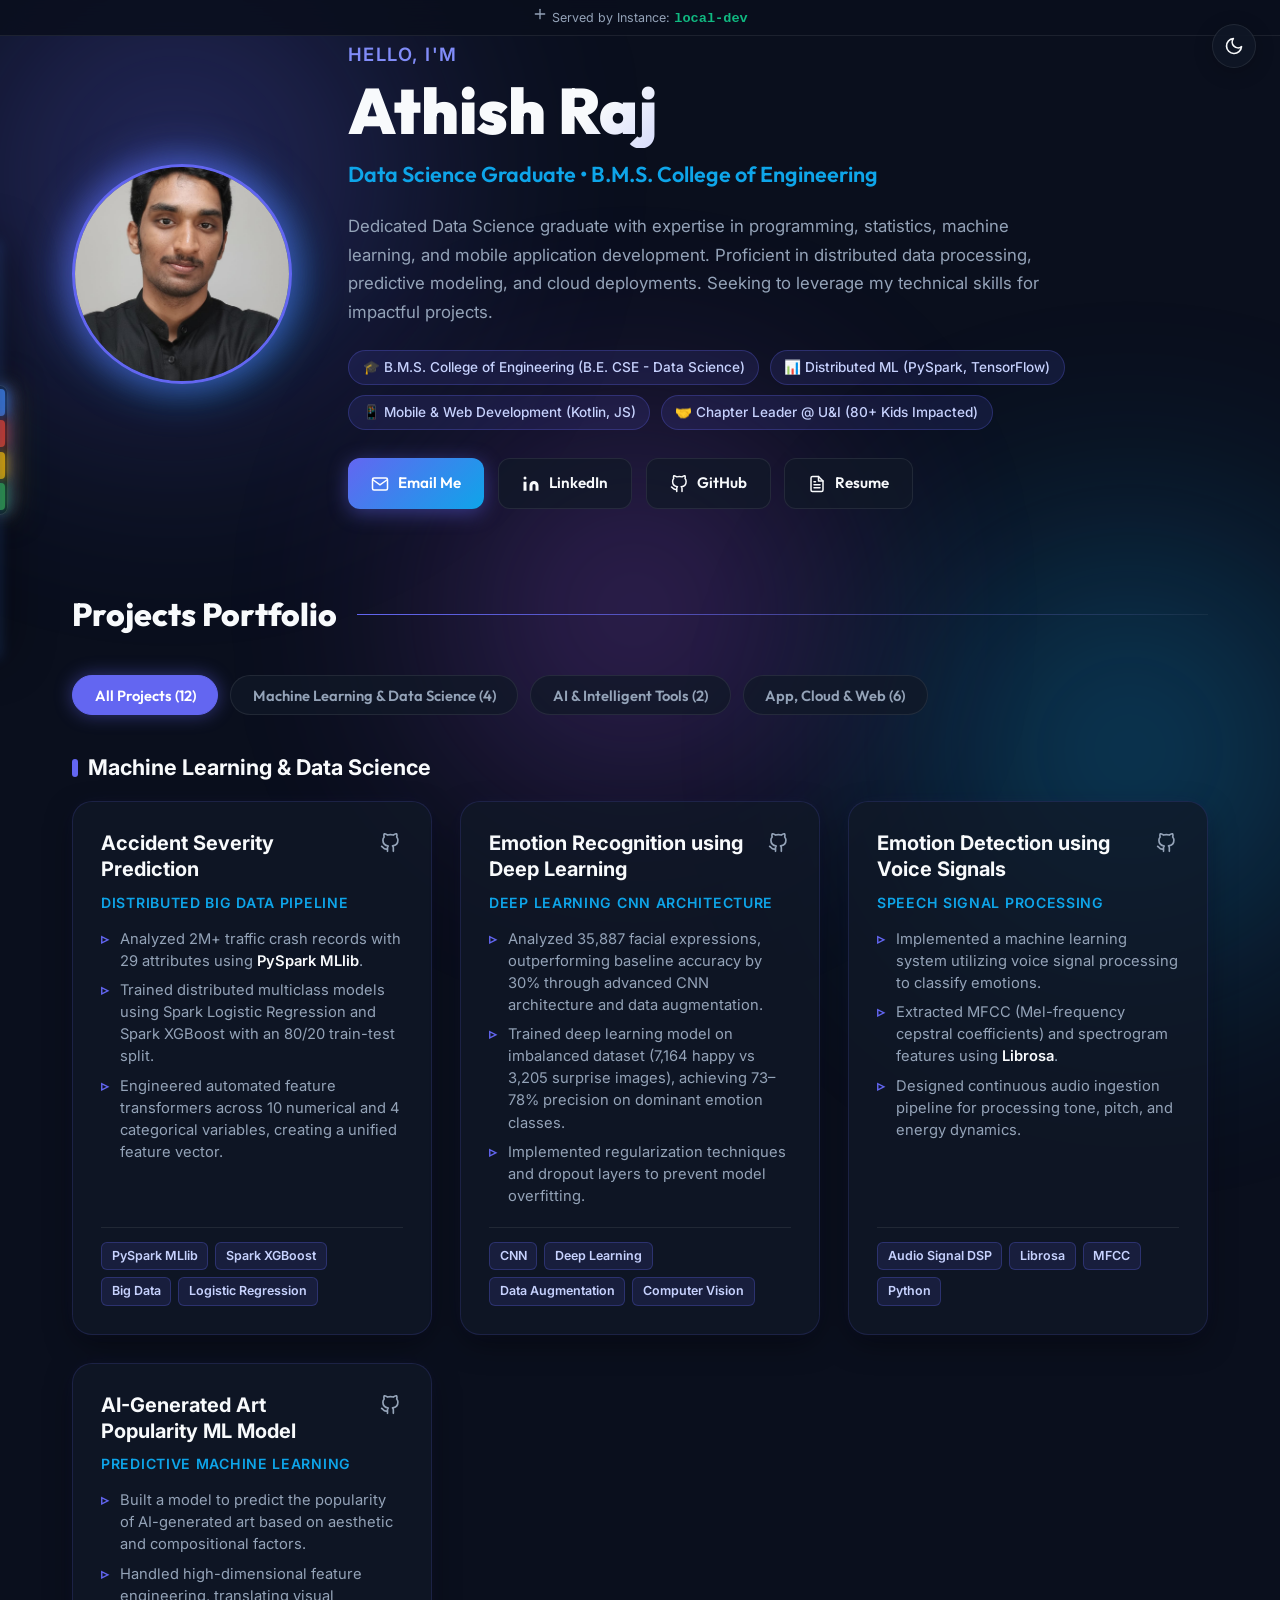
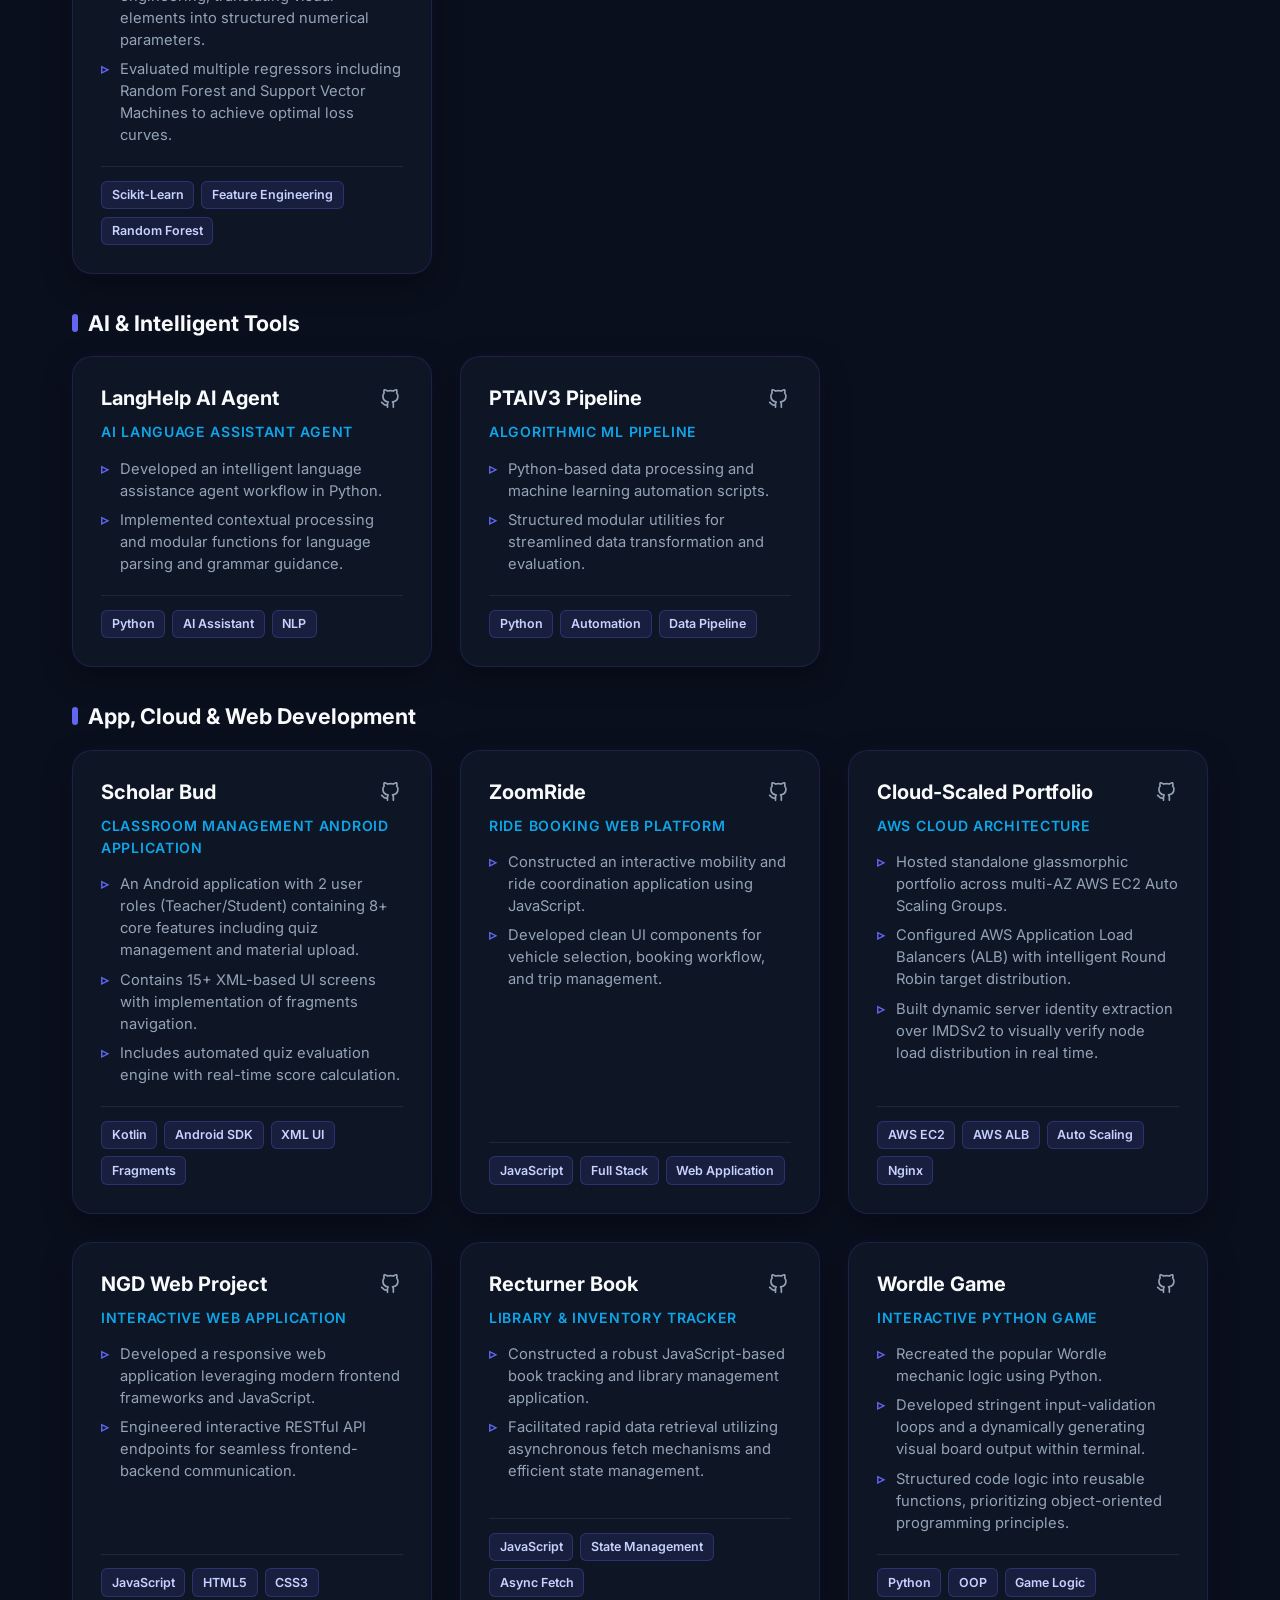
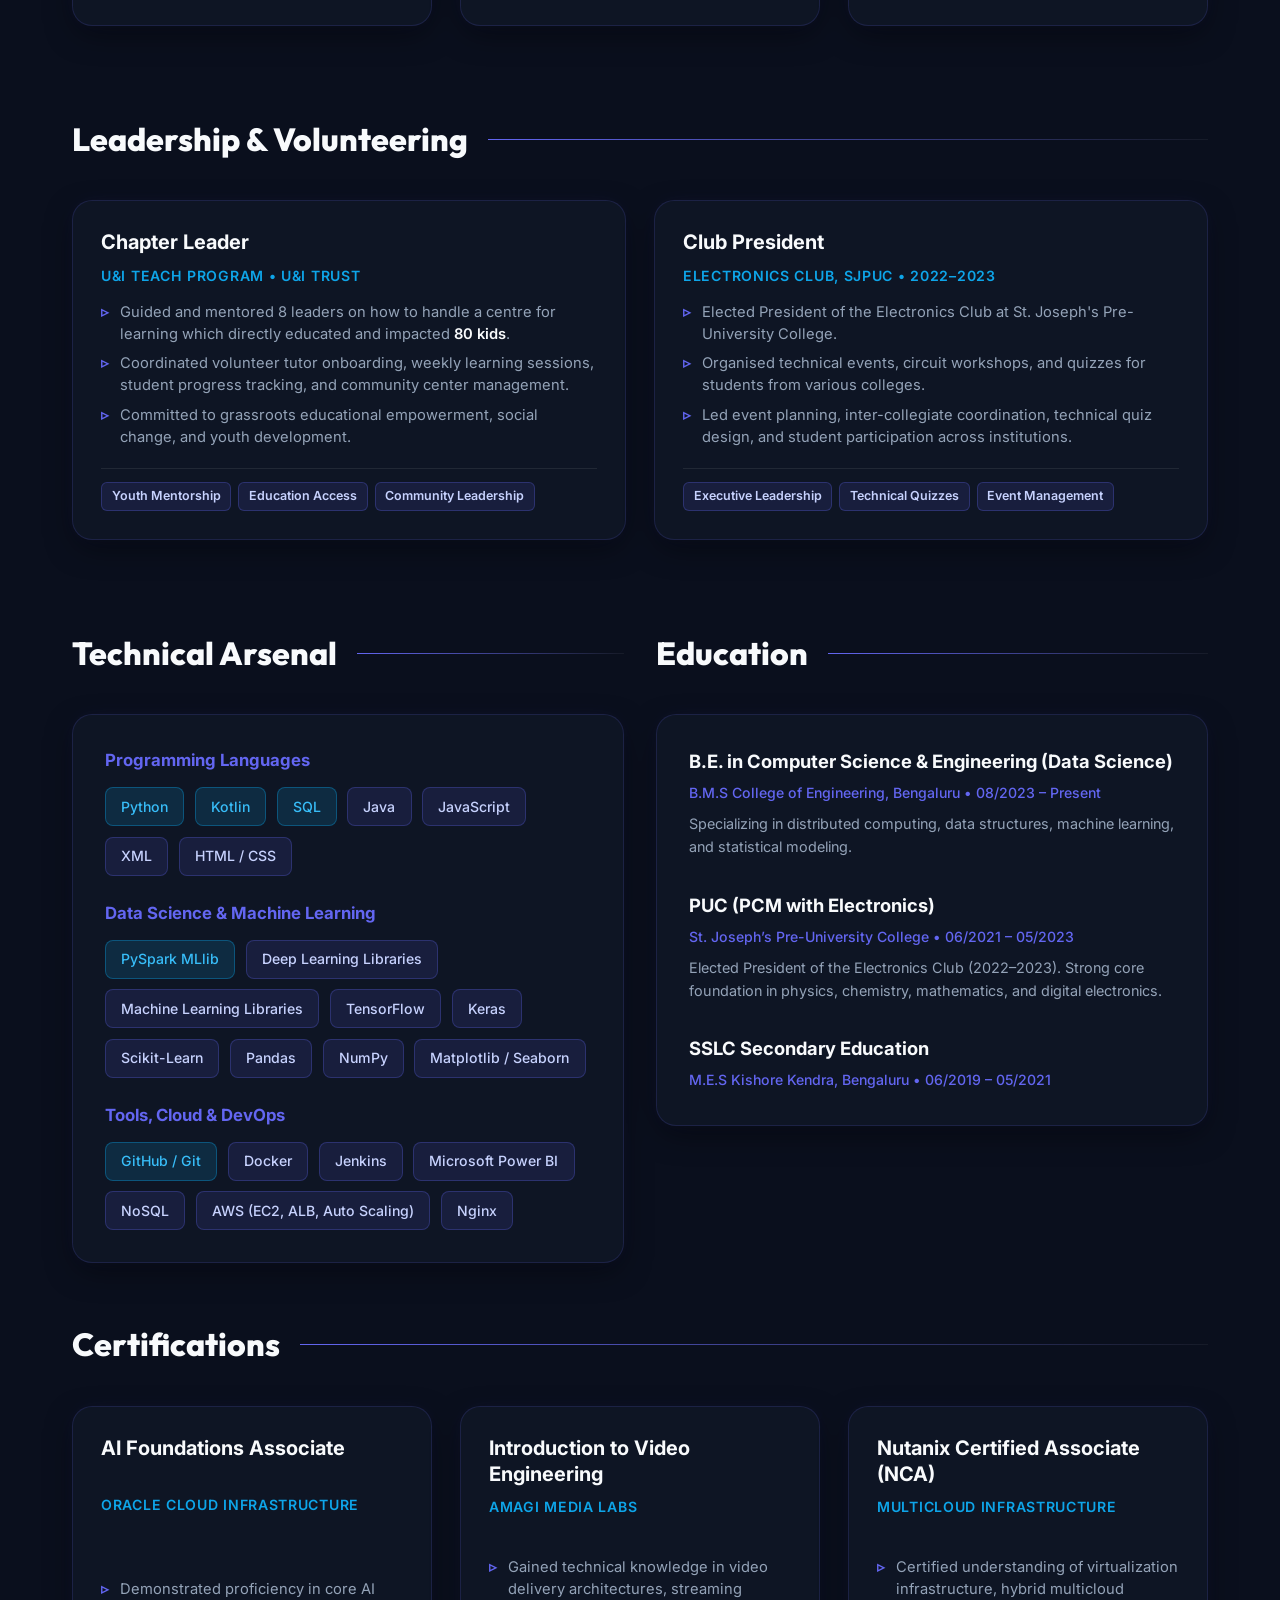
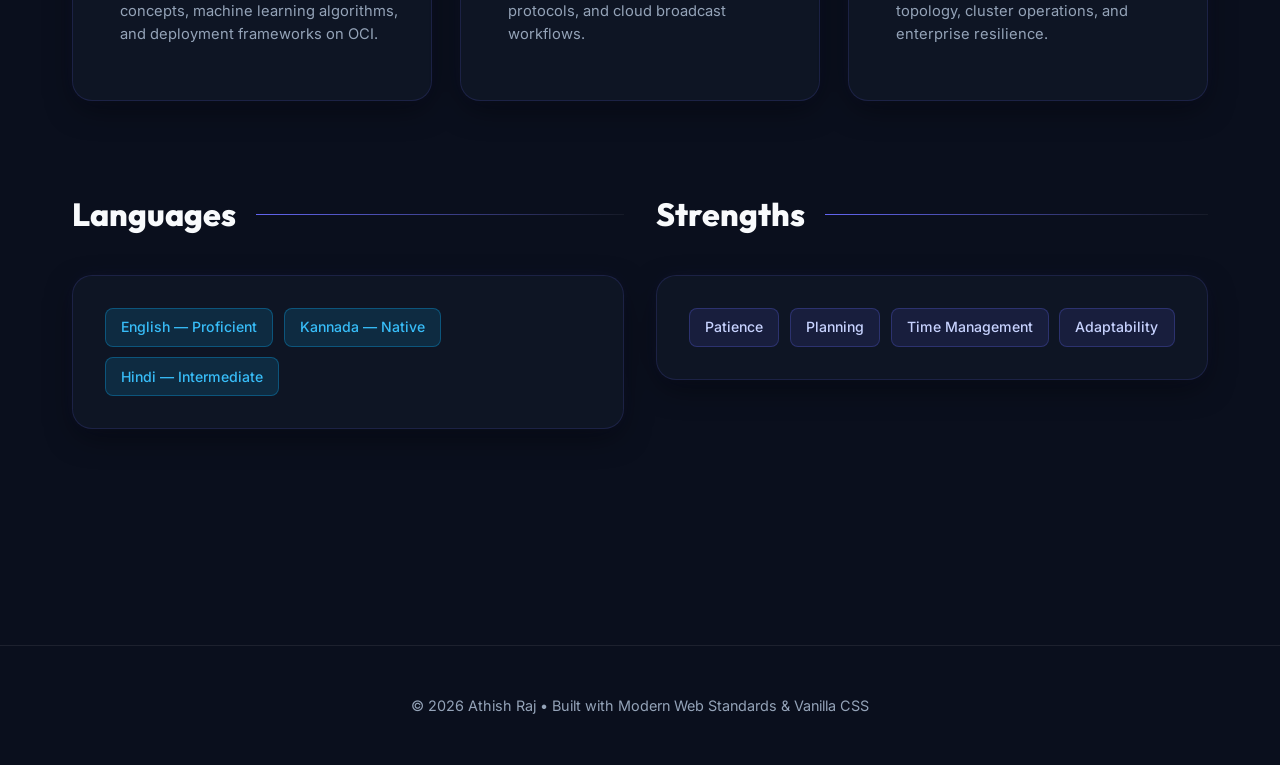
==== commit d04bc074: "Second push" ====
--- a/index.html
+++ b/index.html
@@ -5,15 +5,909 @@
     <meta charset="UTF-8">
     <meta name="viewport" content="width=device-width, initial-scale=1.0">
     <title>Athish Raj | Data Science Portfolio</title>
-    <meta name="description" content="Portfolio of Athish Raj, Data Science Graduate.">
-    <link
-        href="https://fonts.googleapis.com/css2?family=Inter:wght@300;400;500;600&family=Outfit:wght@400;600;800;900&display=swap"
-        rel="stylesheet">
-    <link rel="stylesheet" href="style.css">
+    <meta name="description" content="Portfolio of Athish Raj, Data Science Graduate from B.M.S. College of Engineering.">
+    <link rel="preconnect" href="https://fonts.googleapis.com">
+    <link rel="preconnect" href="https://fonts.gstatic.com" crossorigin>
+    <link href="https://fonts.googleapis.com/css2?family=Inter:wght@300;400;500;600;700&family=Outfit:wght@400;500;600;700;800;900&display=swap" rel="stylesheet">
+    <style>
+:root {
+    /* DARK MODE DEFAULT */
+    --bg-dark: #0a0f1d;
+    --card-bg: rgba(17, 24, 39, 0.75);
+    --card-border: rgba(99, 102, 241, 0.16);
+    --border-color: rgba(255, 255, 255, 0.08);
+    
+    /* VIBRANT MODERN ACCENTS */
+    --primary: #6366f1;           /* Electric Indigo */
+    --primary-light: #818cf8;
+    --primary-glow: rgba(99, 102, 241, 0.45);
+    
+    --secondary: #0ea5e9;         /* Vibrant Sky Cyan */
+    --secondary-glow: rgba(14, 165, 233, 0.35);
+    
+    --accent-teal: #10b981;       /* Mint Emerald */
+    --accent-purple: #a855f7;
+    
+    --text-main: #f8fafc;
+    --text-muted: #94a3b8;
+    --text-subtle: #64748b;
+    
+    --pill-bg: rgba(99, 102, 241, 0.12);
+    --pill-text: #c7d2fe;
+    --pill-border: rgba(99, 102, 241, 0.28);
+    
+    --badge-bg: rgba(255, 255, 255, 0.05);
+    --card-shadow: 0 10px 30px -5px rgba(0, 0, 0, 0.5), 0 0 20px -5px rgba(99, 102, 241, 0.12);
+    
+    --font-sans: 'Inter', sans-serif;
+    --font-heading: 'Outfit', sans-serif;
+}
+
+/* LIGHT MODE OVERRIDES - High-contrast, clean & authoritative */
+body.light-mode {
+    --bg-dark: #f8fafc;
+    --card-bg: rgba(255, 255, 255, 0.94);
+    --card-border: rgba(226, 232, 240, 0.95);
+    --border-color: rgba(203, 213, 225, 0.8);
+    
+    /* In light mode, replace harsh purple with rich Royal Sapphire */
+    --primary: #2563eb;
+    --primary-light: #1d4ed8;
+    --primary-glow: rgba(37, 99, 235, 0.25);
+    
+    --secondary: #0284c7;
+    --secondary-glow: rgba(2, 132, 199, 0.2);
+    
+    --accent-teal: #059669;
+    --accent-purple: #4f46e5;
+    
+    --text-main: #0f172a;
+    --text-muted: #475569;
+    --text-subtle: #64748b;
+    
+    --pill-bg: rgba(37, 99, 235, 0.08);
+    --pill-text: #1d4ed8;
+    --pill-border: rgba(37, 99, 235, 0.22);
+    
+    --badge-bg: rgba(241, 245, 249, 0.9);
+    --card-shadow: 0 10px 25px -3px rgba(15, 23, 42, 0.07), 0 4px 6px -2px rgba(15, 23, 42, 0.03);
+}
+
+* {
+    box-sizing: border-box;
+    margin: 0;
+    padding: 0;
+}
+
+html {
+    scroll-behavior: smooth;
+}
+
+body {
+    background-color: var(--bg-dark);
+    color: var(--text-main);
+    font-family: var(--font-sans);
+    line-height: 1.6;
+    overflow-x: hidden;
+    position: relative;
+    min-height: 100vh;
+    transition: background-color 0.3s ease, color 0.3s ease;
+}
+
+/* Background Atmosphere */
+.bg-shape {
+    position: fixed;
+    border-radius: 50%;
+    filter: blur(120px);
+    z-index: -1;
+    pointer-events: none;
+    opacity: 0.45;
+    animation: float 14s infinite alternate ease-in-out;
+}
+
+body.light-mode .bg-shape {
+    opacity: 0.18;
+    filter: blur(140px);
+}
+
+.shape-1 {
+    width: 650px;
+    height: 650px;
+    background: radial-gradient(circle, var(--primary) 0%, transparent 70%);
+    top: -150px;
+    left: -150px;
+}
+
+.shape-2 {
+    width: 600px;
+    height: 600px;
+    background: radial-gradient(circle, var(--secondary) 0%, transparent 70%);
+    bottom: -150px;
+    right: -150px;
+    animation-delay: -5s;
+}
+
+.shape-3 {
+    width: 500px;
+    height: 500px;
+    background: radial-gradient(circle, var(--accent-purple) 0%, transparent 70%);
+    top: 40%;
+    left: 30%;
+    animation-delay: -9s;
+}
+
+@keyframes float {
+    0% { transform: translateY(0px) scale(1) rotate(0deg); }
+    100% { transform: translateY(60px) scale(1.08) rotate(10deg); }
+}
+
+/* Container */
+.container {
+    max-width: 1200px;
+    margin: 0 auto;
+    padding: 2.5rem 2rem 5rem 2rem;
+}
+
+/* Instance Banner (AWS) */
+#instance-banner {
+    position: fixed;
+    top: 0;
+    left: 0;
+    right: 0;
+    background: rgba(10, 15, 29, 0.85);
+    backdrop-filter: blur(12px);
+    border-bottom: 1px solid var(--border-color);
+    padding: 0.35rem 1rem;
+    font-size: 0.78rem;
+    color: var(--text-muted);
+    z-index: 990;
+    text-align: center;
+    display: flex;
+    justify-content: center;
+    align-items: center;
+    gap: 0.5rem;
+}
+
+body.light-mode #instance-banner {
+    background: rgba(248, 250, 252, 0.9);
+}
+
+#instance-banner strong {
+    color: var(--accent-teal);
+    font-family: monospace;
+    font-size: 0.85rem;
+}
+
+/* Theme Toggle Button */
+.theme-toggle-btn {
+    position: fixed;
+    top: 1.5rem;
+    right: 1.5rem;
+    z-index: 1000;
+    background: var(--card-bg);
+    border: 1px solid var(--border-color);
+    color: var(--text-main);
+    width: 44px;
+    height: 44px;
+    border-radius: 50%;
+    display: flex;
+    align-items: center;
+    justify-content: center;
+    cursor: pointer;
+    backdrop-filter: blur(10px);
+    box-shadow: 0 4px 20px rgba(0, 0, 0, 0.2);
+    transition: all 0.3s cubic-bezier(0.16, 1, 0.3, 1);
+}
+
+.theme-toggle-btn:hover {
+    transform: scale(1.1) rotate(15deg);
+    border-color: var(--primary);
+    box-shadow: 0 0 20px var(--primary-glow);
+}
+
+/* ========================================================
+   DYNAMIC SIDE NAVBAR WITH GOOGLEBOOK (CHROMEBOOK PIXEL) LIGHTBAR
+   ======================================================== */
+
+.nav-trigger-area {
+    position: fixed;
+    top: 0;
+    left: 0;
+    width: 40px;
+    height: 100vh;
+    z-index: 998;
+    cursor: pointer;
+}
+
+/* The Iconic Googlebook Lightbar Docked on Left Screen Edge */
+.googlebook-bar {
+    position: fixed;
+    top: 50%;
+    left: 0;
+    transform: translateY(-50%);
+    width: 8px;
+    height: 130px;
+    border-radius: 0 8px 8px 0;
+    background: rgba(15, 23, 42, 0.9);
+    border: 1px solid rgba(255, 255, 255, 0.18);
+    border-left: none;
+    backdrop-filter: blur(8px);
+    display: flex;
+    flex-direction: column;
+    justify-content: space-between;
+    padding: 3px 2px 3px 0;
+    z-index: 998;
+    cursor: pointer;
+    box-shadow: 
+        0 0 15px rgba(66, 133, 244, 0.7),
+        0 0 25px rgba(234, 67, 53, 0.6),
+        0 0 35px rgba(52, 168, 83, 0.6);
+    transition: width 0.3s cubic-bezier(0.16, 1, 0.3, 1), box-shadow 0.3s ease;
+}
+
+body.light-mode .googlebook-bar {
+    background: rgba(255, 255, 255, 0.96);
+    border-color: rgba(0, 0, 0, 0.12);
+    box-shadow: 
+        0 0 12px rgba(66, 133, 244, 0.55),
+        0 0 20px rgba(234, 67, 53, 0.45),
+        0 0 25px rgba(52, 168, 83, 0.45);
+}
+
+.nav-trigger-area:hover .googlebook-bar,
+.googlebook-bar:hover {
+    width: 11px;
+    box-shadow: 
+        0 0 20px rgba(66, 133, 244, 0.95),
+        0 0 35px rgba(234, 67, 53, 0.85),
+        0 0 45px rgba(52, 168, 83, 0.85);
+}
+
+/* 4 Individual Jewel LED Segments */
+.light-seg {
+    display: block;
+    width: 100%;
+    height: 27px;
+    border-radius: 0 4px 4px 0;
+    transition: all 0.3s ease;
+}
+
+.seg-blue {
+    background: #4285F4;
+    box-shadow: 0 0 10px #4285F4, 0 0 18px rgba(66, 133, 244, 0.85);
+    animation: googlePulseBlue 2.8s infinite ease-in-out;
+}
+
+.seg-red {
+    background: #EA4335;
+    box-shadow: 0 0 10px #EA4335, 0 0 18px rgba(234, 67, 53, 0.85);
+    animation: googlePulseRed 2.8s infinite ease-in-out;
+}
+
+.seg-yellow {
+    background: #FBBC05;
+    box-shadow: 0 0 10px #FBBC05, 0 0 18px rgba(251, 188, 5, 0.85);
+    animation: googlePulseYellow 2.8s infinite ease-in-out;
+}
+
+.seg-green {
+    background: #34A853;
+    box-shadow: 0 0 10px #34A853, 0 0 18px rgba(52, 168, 83, 0.85);
+    animation: googlePulseGreen 2.8s infinite ease-in-out;
+}
+
+/* Sequential Chromebook Pixel Lightwave Pulse Animation */
+@keyframes googlePulseBlue {
+    0%, 100% { opacity: 0.85; filter: brightness(1); }
+    20% { opacity: 1; filter: brightness(1.5); box-shadow: 0 0 15px #4285F4, 0 0 28px rgba(66, 133, 244, 1); }
+}
+
+@keyframes googlePulseRed {
+    0%, 100% { opacity: 0.85; filter: brightness(1); }
+    40% { opacity: 1; filter: brightness(1.5); box-shadow: 0 0 15px #EA4335, 0 0 28px rgba(234, 67, 53, 1); }
+}
+
+@keyframes googlePulseYellow {
+    0%, 100% { opacity: 0.85; filter: brightness(1); }
+    60% { opacity: 1; filter: brightness(1.5); box-shadow: 0 0 15px #FBBC05, 0 0 28px rgba(251, 188, 5, 1); }
+}
+
+@keyframes googlePulseGreen {
+    0%, 100% { opacity: 0.85; filter: brightness(1); }
+    80% { opacity: 1; filter: brightness(1.5); box-shadow: 0 0 15px #34A853, 0 0 28px rgba(52, 168, 83, 1); }
+}
+
+/* Old Slide-Out Navbar Body */
+.side-nav {
+    position: fixed;
+    top: 50%;
+    left: 0;
+    transform: translateY(-50%) translateX(-100%);
+    background: var(--card-bg);
+    backdrop-filter: blur(24px);
+    border: 1px solid var(--border-color);
+    border-left: none;
+    border-radius: 0 20px 20px 0;
+    padding: 2.2rem 2.2rem 2.2rem 1.75rem;
+    z-index: 999;
+    transition: transform 0.4s cubic-bezier(0.175, 0.885, 0.32, 1.25);
+    box-shadow: 10px 0 45px rgba(0, 0, 0, 0.35);
+    min-width: 260px;
+}
+
+/* Matching 4-Color Googlebook Lightbar Accent along the open navbar's right rim */
+.side-nav::after {
+    content: '';
+    position: absolute;
+    top: 0;
+    right: 0;
+    width: 3.5px;
+    height: 100%;
+    background: linear-gradient(to bottom, 
+        #4285F4 0%, #4285F4 25%, 
+        #EA4335 25%, #EA4335 50%, 
+        #FBBC05 50%, #FBBC05 75%, 
+        #34A853 75%, #34A853 100%);
+    border-radius: 0 20px 20px 0;
+    box-shadow: 0 0 12px rgba(66, 133, 244, 0.5);
+}
+
+.nav-trigger-area:hover + .side-nav,
+.side-nav:hover,
+.side-nav.open {
+    transform: translateY(-50%) translateX(0);
+}
+
+.side-nav ul {
+    list-style: none;
+    display: flex;
+    flex-direction: column;
+    gap: 1.35rem;
+}
+
+.side-nav a {
+    color: var(--text-muted);
+    text-decoration: none;
+    font-size: 0.98rem;
+    font-weight: 500;
+    font-family: var(--font-heading);
+    transition: all 0.25s ease;
+    display: flex;
+    align-items: center;
+    position: relative;
+    padding: 0.2rem 0;
+}
+
+.side-nav a:hover {
+    color: var(--text-main);
+    transform: translateX(10px);
+}
+
+.side-nav a::before {
+    content: '';
+    display: inline-block;
+    width: 0;
+    height: 2px;
+    background: var(--primary);
+    margin-right: 0;
+    transition: all 0.25s ease;
+    border-radius: 2px;
+}
+
+.side-nav a:hover::before {
+    width: 12px;
+    margin-right: 8px;
+    background: var(--primary);
+}
+
+/* Hero Section */
+.hero {
+    margin-bottom: 5rem;
+    scroll-margin-top: 100px;
+}
+
+.hero-content-wrapper {
+    display: flex;
+    flex-direction: column;
+    align-items: center;
+    text-align: center;
+    gap: 2rem;
+}
+
+@media(min-width: 860px) {
+    .hero-content-wrapper {
+        flex-direction: row;
+        text-align: left;
+        align-items: center;
+        gap: 3.5rem;
+    }
+}
+
+.hero-image-container {
+    position: relative;
+    width: 180px;
+    height: 180px;
+    flex-shrink: 0;
+}
+
+@media(min-width: 860px) {
+    .hero-image-container {
+        width: 220px;
+        height: 220px;
+    }
+}
+
+.hero-image {
+    width: 100%;
+    height: 100%;
+    border-radius: 50%;
+    object-fit: cover;
+    border: 3px solid var(--primary);
+    box-shadow: 0 0 30px var(--primary-glow);
+    position: relative;
+    z-index: 2;
+}
+
+.image-glow {
+    position: absolute;
+    inset: -10px;
+    border-radius: 50%;
+    background: linear-gradient(135deg, var(--primary), var(--secondary));
+    filter: blur(20px);
+    opacity: 0.5;
+    z-index: 1;
+    animation: rotateGlow 8s linear infinite;
+}
+
+@keyframes rotateGlow {
+    0% { transform: rotate(0deg); }
+    100% { transform: rotate(360deg); }
+}
+
+.hero-inner {
+    flex: 1;
+}
+
+.greeting {
+    font-size: 1.15rem;
+    color: var(--primary-light);
+    font-weight: 600;
+    margin-bottom: 0.3rem;
+    text-transform: uppercase;
+    letter-spacing: 0.08em;
+}
+
+.gradient-text {
+    font-size: 3rem;
+    font-weight: 900;
+    font-family: var(--font-heading);
+    background: linear-gradient(135deg, var(--text-main) 30%, var(--primary-light) 70%, var(--secondary) 100%);
+    -webkit-background-clip: text;
+    -webkit-text-fill-color: transparent;
+    line-height: 1.15;
+    margin-bottom: 0.6rem;
+}
+
+@media(min-width: 860px) {
+    .gradient-text {
+        font-size: 4rem;
+    }
+}
+
+.subtitle {
+    font-size: 1.35rem;
+    color: var(--secondary);
+    font-weight: 600;
+    margin-bottom: 1.25rem;
+    font-family: var(--font-heading);
+}
+
+.summary-text {
+    font-size: 1.05rem;
+    color: var(--text-muted);
+    max-width: 720px;
+    line-height: 1.7;
+    margin-bottom: 1.5rem;
+}
+
+/* Hero Highlight Badges */
+.hero-highlights {
+    display: flex;
+    flex-wrap: wrap;
+    gap: 0.65rem;
+    margin-bottom: 1.75rem;
+}
+
+.hero-badge {
+    background: var(--pill-bg);
+    border: 1px solid var(--pill-border);
+    color: var(--pill-text);
+    padding: 0.35rem 0.85rem;
+    border-radius: 9999px;
+    font-size: 0.85rem;
+    font-weight: 500;
+}
+
+.social-links {
+    display: flex;
+    flex-wrap: wrap;
+    gap: 0.85rem;
+    margin-top: 0.5rem;
+}
+
+.btn {
+    display: inline-flex;
+    align-items: center;
+    gap: 0.55rem;
+    padding: 0.75rem 1.45rem;
+    border-radius: 12px;
+    font-weight: 600;
+    text-decoration: none;
+    font-family: var(--font-heading);
+    font-size: 0.95rem;
+    transition: all 0.3s cubic-bezier(0.16, 1, 0.3, 1);
+    cursor: pointer;
+    border: none;
+}
+
+.btn svg {
+    width: 18px;
+    height: 18px;
+}
+
+.btn-primary {
+    background: linear-gradient(135deg, var(--primary) 0%, var(--secondary) 100%);
+    color: #fff;
+    box-shadow: 0 4px 20px var(--primary-glow);
+}
+
+.btn-primary:hover {
+    transform: translateY(-2px);
+    box-shadow: 0 8px 25px var(--primary-glow);
+    filter: brightness(1.1);
+}
+
+.btn-secondary {
+    background: var(--card-bg);
+    color: var(--text-main);
+    border: 1px solid var(--border-color);
+}
+
+.btn-secondary:hover {
+    background: var(--pill-bg);
+    border-color: var(--primary);
+    transform: translateY(-2px);
+    color: var(--text-main);
+}
+
+/* Section Common */
+.section {
+    margin-bottom: 5.5rem;
+    scroll-margin-top: 80px;
+}
+
+.section-header {
+    display: flex;
+    align-items: center;
+    gap: 1.25rem;
+    margin-bottom: 2.2rem;
+}
+
+.section-title {
+    font-family: var(--font-heading);
+    font-size: 2rem;
+    font-weight: 800;
+    color: var(--text-main);
+    white-space: nowrap;
+}
+
+.header-line {
+    height: 1px;
+    width: 100%;
+    background: linear-gradient(90deg, var(--primary) 0%, rgba(255, 255, 255, 0.05) 100%);
+}
+
+body.light-mode .header-line {
+    background: linear-gradient(90deg, var(--primary) 0%, rgba(0, 0, 0, 0.08) 100%);
+}
+
+/* Glass Card */
+.glass-card {
+    background: var(--card-bg);
+    border: 1px solid var(--card-border);
+    backdrop-filter: blur(16px);
+    border-radius: 20px;
+    box-shadow: var(--card-shadow);
+    transition: all 0.35s cubic-bezier(0.16, 1, 0.3, 1);
+}
+
+.hover-tilt:hover {
+    transform: translateY(-4px);
+    border-color: var(--primary);
+    box-shadow: 0 15px 35px -5px rgba(0, 0, 0, 0.4), 0 0 20px -2px var(--primary-glow);
+}
+
+body.light-mode .hover-tilt:hover {
+    box-shadow: 0 15px 35px -5px rgba(15, 23, 42, 0.12), 0 0 20px -2px var(--primary-glow);
+}
+
+/* Grids */
+.projects-grid {
+    display: grid;
+    grid-template-columns: 1fr;
+    gap: 1.75rem;
+}
+
+@media(min-width: 680px) {
+    .projects-grid {
+        grid-template-columns: repeat(2, 1fr);
+    }
+}
+
+@media(min-width: 1024px) {
+    .projects-grid {
+        grid-template-columns: repeat(3, 1fr);
+    }
+}
+
+.projects-grid.two-cols {
+    grid-template-columns: 1fr;
+}
+
+@media(min-width: 768px) {
+    .projects-grid.two-cols {
+        grid-template-columns: repeat(2, 1fr);
+    }
+}
+
+/* Project Card Details */
+.project-card {
+    padding: 1.75rem;
+    display: flex;
+    flex-direction: column;
+    justify-content: space-between;
+}
+
+.card-top {
+    display: flex;
+    justify-content: space-between;
+    align-items: flex-start;
+    gap: 1rem;
+    margin-bottom: 0.6rem;
+}
+
+.project-card h3 {
+    font-size: 1.25rem;
+    color: var(--text-main);
+    font-weight: 700;
+    line-height: 1.3;
+}
+
+.github-link {
+    color: var(--text-muted);
+    transition: color 0.2s, transform 0.2s;
+    display: inline-flex;
+    align-items: center;
+    padding: 0.2rem;
+}
+
+.github-link svg {
+    width: 20px;
+    height: 20px;
+}
+
+.github-link:hover {
+    color: var(--primary);
+    transform: scale(1.15);
+}
+
+.project-role {
+    font-size: 0.88rem;
+    color: var(--secondary);
+    font-weight: 600;
+    margin-bottom: 0.85rem;
+    text-transform: uppercase;
+    letter-spacing: 0.05em;
+}
+
+.feature-list {
+    list-style: none;
+    margin-bottom: 1.25rem;
+}
+
+.feature-list li {
+    font-size: 0.92rem;
+    color: var(--text-muted);
+    position: relative;
+    padding-left: 1.2rem;
+    margin-bottom: 0.45rem;
+    line-height: 1.5;
+}
+
+.feature-list li::before {
+    content: "▹";
+    position: absolute;
+    left: 0;
+    color: var(--primary);
+    font-weight: bold;
+}
+
+.feature-list li strong {
+    color: var(--text-main);
+    font-weight: 600;
+}
+
+.project-tags {
+    display: flex;
+    flex-wrap: wrap;
+    gap: 0.45rem;
+    margin-top: auto;
+    padding-top: 0.85rem;
+    border-top: 1px solid var(--border-color);
+}
+
+.tag-badge {
+    font-size: 0.78rem;
+    font-weight: 600;
+    padding: 0.2rem 0.6rem;
+    border-radius: 6px;
+    background: var(--pill-bg);
+    color: var(--pill-text);
+    border: 1px solid var(--pill-border);
+}
+
+/* Category Filters */
+.project-filters {
+    display: flex;
+    flex-wrap: wrap;
+    gap: 0.75rem;
+    margin-bottom: 2.2rem;
+}
+
+.filter-btn {
+    background: var(--card-bg);
+    border: 1px solid var(--border-color);
+    color: var(--text-muted);
+    padding: 0.6rem 1.35rem;
+    border-radius: 9999px;
+    cursor: pointer;
+    font-family: var(--font-heading);
+    font-size: 0.92rem;
+    font-weight: 600;
+    transition: all 0.3s cubic-bezier(0.16, 1, 0.3, 1);
+}
+
+.filter-btn:hover {
+    border-color: var(--primary);
+    color: var(--text-main);
+    transform: translateY(-1px);
+}
+
+.filter-btn.active {
+    background: var(--primary);
+    color: #fff;
+    border-color: var(--primary);
+    box-shadow: 0 0 18px var(--primary-glow);
+}
+
+.category-heading {
+    font-size: 1.35rem;
+    color: var(--text-main);
+    margin-bottom: 1rem;
+    display: flex;
+    align-items: center;
+    gap: 0.6rem;
+}
+
+.category-heading::before {
+    content: "";
+    display: inline-block;
+    width: 6px;
+    height: 18px;
+    background: var(--primary);
+    border-radius: 3px;
+}
+
+/* Skills Wrapper */
+.p-6 { padding: 2rem; }
+.mt-3 { margin-top: 1.5rem; }
+.mt-4 { margin-top: 2rem; }
+.mb-4 { margin-bottom: 2rem; }
+
+.tech-category h4 {
+    font-size: 1.05rem;
+    color: var(--primary);
+    margin-bottom: 0.85rem;
+    font-weight: 700;
+}
+
+.skills-wrapper {
+    display: flex;
+    flex-wrap: wrap;
+    gap: 0.65rem;
+}
+
+.skill-pill {
+    padding: 0.45rem 0.95rem;
+    background: var(--pill-bg);
+    border: 1px solid var(--pill-border);
+    border-radius: 8px;
+    font-size: 0.88rem;
+    font-weight: 500;
+    color: var(--pill-text);
+    transition: all 0.25s ease;
+}
+
+.skill-pill:hover {
+    background: var(--primary);
+    border-color: var(--primary);
+    color: #fff;
+    transform: translateY(-2px);
+    box-shadow: 0 4px 12px var(--primary-glow);
+}
+
+.skill-pill.highlight {
+    background: rgba(14, 165, 233, 0.15);
+    border-color: rgba(14, 165, 233, 0.35);
+    color: #38bdf8;
+}
+
+body.light-mode .skill-pill.highlight {
+    background: rgba(2, 132, 199, 0.1);
+    border-color: rgba(2, 132, 199, 0.3);
+    color: #0369a1;
+}
+
+/* Two Column Layout */
+.two-col-layout {
+    display: grid;
+    grid-template-columns: 1fr;
+    gap: 2rem;
+    margin-bottom: 3.5rem;
+}
+
+@media(min-width: 900px) {
+    .two-col-layout {
+        grid-template-columns: repeat(2, 1fr);
+    }
+}
+
+/* Education Items */
+.edu-item h4 {
+    font-size: 1.15rem;
+    margin-bottom: 0.25rem;
+    color: var(--text-main);
+}
+
+.edu-meta {
+    font-size: 0.88rem;
+    color: var(--primary);
+    font-weight: 500;
+}
+
+/* Footer */
+footer {
+    text-align: center;
+    padding: 3rem 1.5rem;
+    color: var(--text-muted);
+    font-size: 0.9rem;
+    border-top: 1px solid var(--border-color);
+    margin-top: 5rem;
+}
+
+/* Animations */
+.slide-up {
+    animation: slideUp 0.8s cubic-bezier(0.16, 1, 0.3, 1) both;
+}
+
+@keyframes slideUp {
+    0% { opacity: 0; transform: translateY(40px); }
+    100% { opacity: 1; transform: translateY(0); }
+}
+    </style>
 </head>
 
 <body>
-
     <!-- AWS Instance Banner -->
     <div id="instance-banner">
         <span>
@@ -22,75 +916,99 @@
                 <path d="M5 12h14" />
                 <path d="M12 5v14" />
             </svg>
-            Served by Instance: <strong id="instance-id">loading...</strong>
+            Served by Instance: <strong id="instance-id">local-dev</strong>
         </span>
     </div>
 
-    <!-- Dynamic Background Elements -->
+    <!-- Dynamic Atmospheric Background Shapes -->
     <div class="bg-shape shape-1"></div>
     <div class="bg-shape shape-2"></div>
     <div class="bg-shape shape-3"></div>
 
+    <!-- Theme Toggle Button -->
+    <button id="theme-toggle" class="theme-toggle-btn" aria-label="Toggle Dark / Light Theme" onclick="toggleTheme()" title="Toggle Theme">
+        <svg class="sun-icon" xmlns="http://www.w3.org/2000/svg" width="20" height="20" viewBox="0 0 24 24" fill="none" stroke="currentColor" stroke-width="2" stroke-linecap="round" stroke-linejoin="round" style="display: none;"><circle cx="12" cy="12" r="5"></circle><line x1="12" y1="1" x2="12" y2="3"></line><line x1="12" y1="21" x2="12" y2="23"></line><line x1="4.22" y1="4.22" x2="5.64" y2="5.64"></line><line x1="18.36" y1="18.36" x2="19.78" y2="19.78"></line><line x1="1" y1="12" x2="3" y2="12"></line><line x1="21" y1="12" x2="23" y2="12"></line><line x1="4.22" y1="19.78" x2="5.64" y2="18.36"></line><line x1="18.36" y1="5.64" x2="19.78" y2="4.22"></line></svg>
+        <svg class="moon-icon" xmlns="http://www.w3.org/2000/svg" width="20" height="20" viewBox="0 0 24 24" fill="none" stroke="currentColor" stroke-width="2" stroke-linecap="round" stroke-linejoin="round"><path d="M21 12.79A9 9 0 1 1 11.21 3 7 7 0 0 0 21 12.79z"></path></svg>
+    </button>
+
+    <!-- Dynamic Side Navbar with Glowing Googlebook (Chromebook Pixel) Lightbar -->
+    <div class="nav-trigger-area" title="Explore Navigation">
+        <div class="googlebook-bar" id="googlebook-bar" title="Explore Navigation">
+            <span class="light-seg seg-blue" title="Blue"></span>
+            <span class="light-seg seg-red" title="Red"></span>
+            <span class="light-seg seg-yellow" title="Yellow"></span>
+            <span class="light-seg seg-green" title="Green"></span>
+        </div>
+    </div>
+    
+    <nav class="side-nav" id="side-nav">
+        <ul>
+            <li><a href="#home">Home</a></li>
+            <li><a href="#projects">Projects</a></li>
+            <li><a href="#volunteering">Leadership &amp; Volunteering</a></li>
+            <li><a href="#skills">Technical Arsenal</a></li>
+            <li><a href="#education">Education</a></li>
+            <li><a href="#certifications">Certifications</a></li>
+            <li><a href="#languages">Languages &amp; Strengths</a></li>
+        </ul>
+    </nav>
+
     <main class="container">
-        <!-- Theme Toggle Button -->
-        <button id="theme-toggle" class="theme-toggle-btn" aria-label="Toggle Theme" onclick="toggleTheme()">
-            <svg class="sun-icon" xmlns="http://www.w3.org/2000/svg" width="20" height="20" viewBox="0 0 24 24" fill="none" stroke="currentColor" stroke-width="2" stroke-linecap="round" stroke-linejoin="round" style="display: none;"><circle cx="12" cy="12" r="5"></circle><line x1="12" y1="1" x2="12" y2="3"></line><line x1="12" y1="21" x2="12" y2="23"></line><line x1="4.22" y1="4.22" x2="5.64" y2="5.64"></line><line x1="18.36" y1="18.36" x2="19.78" y2="19.78"></line><line x1="1" y1="12" x2="3" y2="12"></line><line x1="21" y1="12" x2="23" y2="12"></line><line x1="4.22" y1="19.78" x2="5.64" y2="18.36"></line><line x1="18.36" y1="5.64" x2="19.78" y2="4.22"></line></svg>
-            <svg class="moon-icon" xmlns="http://www.w3.org/2000/svg" width="20" height="20" viewBox="0 0 24 24" fill="none" stroke="currentColor" stroke-width="2" stroke-linecap="round" stroke-linejoin="round"><path d="M21 12.79A9 9 0 1 1 11.21 3 7 7 0 0 0 21 12.79z"></path></svg>
-        </button>
-        <!-- Dynamic Side Navbar -->
-        <div class="nav-trigger-area"></div>
-        <nav class="side-nav">
-            <ul>
-                <li><a href="#home">Home</a></li>
-                <li><a href="#projects">Projects</a></li>
-                <li><a href="#achievements">Achievements</a></li>
-                <li><a href="#skills">Skills</a></li>
-                <li><a href="#education">Education</a></li>
-                <li><a href="#certifications">Certifications</a></li>
-                <li><a href="#languages">Languages</a></li>
-                <li><a href="#strengths">Strengths</a></li>
-            </ul>
-        </nav>
-
         <!-- Hero Section -->
         <header id="home" class="hero slide-up">
             <div class="hero-content-wrapper">
                 <div class="hero-image-container">
-                    <!-- Replace 'placeholder.jpg' with your actual image filename -->
-                    <img src="Portfolioimage.jpeg" alt="Athish Raj" class="hero-image" id="profile-img">
+                    <img src="[data-uri]" alt="Athish Raj" class="hero-image" id="profile-img">
                     <div class="image-glow"></div>
                 </div>
                 <div class="hero-inner">
                     <div class="greeting">Hello, I'm</div>
                     <h1 class="gradient-text">Athish Raj</h1>
-                    <h2 class="subtitle">Data Science Graduate</h2>
+                    <h2 class="subtitle">Data Science Graduate • B.M.S. College of Engineering</h2>
                     <p class="summary-text">
-                        Dedicated Data Science graduate with expertise in programming and statistics. Experienced in
-                        data
-                        analysis, machine learning, and mobile app development. Always seeking to leverage my skills for
-                        impactful projects.
+                        Dedicated Data Science graduate with expertise in programming, statistics, machine learning, and mobile application development. Proficient in distributed data processing, predictive modeling, and cloud deployments. Seeking to leverage my technical skills for impactful projects.
                     </p>
+
+                    <!-- Hero Highlight Badges -->
+                    <div class="hero-highlights">
+                        <span class="hero-badge">🎓 B.M.S. College of Engineering (B.E. CSE - Data Science)</span>
+                        <span class="hero-badge">📊 Distributed ML (PySpark, TensorFlow)</span>
+                        <span class="hero-badge">📱 Mobile &amp; Web Development (Kotlin, JS)</span>
+                        <span class="hero-badge">🤝 Chapter Leader @ U&amp;I (80+ Kids Impacted)</span>
+                    </div>
+
                     <div class="social-links">
-                        <a href="mailto:athis2211@gmail.com" class="btn btn-primary glow-effect"
-                            onclick="copyEmail(event)">
+                        <a href="mailto:athis2211@gmail.com" class="btn btn-primary" onclick="copyEmail(event)">
                             <svg viewBox="0 0 24 24" fill="none" stroke="currentColor" stroke-width="2">
-                                <path d="M4 4h16c1.1 0 2 .9 2 2v12c0 1.1-.9 2-2 2H4c-1.1 0-2-.9-2-2V6c0-1.1.9-2 2-2z">
-                                </path>
+                                <path d="M4 4h16c1.1 0 2 .9 2 2v12c0 1.1-.9 2-2 2H4c-1.1 0-2-.9-2-2V6c0-1.1.9-2 2-2z"></path>
                                 <polyline points="22,6 12,13 2,6"></polyline>
                             </svg>
                             <span id="email-text">Email Me</span>
                         </a>
-                        <a href="https://linkedin.com/in/athish-raj-91b86a29b" target="_blank"
-                            class="btn btn-secondary glass-btn">
+                        <a href="https://www.linkedin.com/in/athish-raj-91b86a29b/" target="_blank" rel="noopener noreferrer" class="btn btn-secondary">
                             <svg viewBox="0 0 24 24" fill="currentColor">
-                                <path
-                                    d="M16 8a6 6 0 0 1 6 6v7h-4v-7a2 2 0 0 0-2-2 2 2 0 0 0-2 2v7h-4v-7a6 6 0 0 1 6-6z">
-                                </path>
+                                <path d="M16 8a6 6 0 0 1 6 6v7h-4v-7a2 2 0 0 0-2-2 2 2 0 0 0-2 2v7h-4v-7a6 6 0 0 1 6-6z"></path>
                                 <rect x="2" y="9" width="4" height="12"></rect>
                                 <circle cx="4" cy="4" r="2"></circle>
                             </svg>
                             LinkedIn
                         </a>
+                        <a href="https://github.com/Athish2211" target="_blank" rel="noopener noreferrer" class="btn btn-secondary">
+                            <svg viewBox="0 0 24 24" fill="none" stroke="currentColor" stroke-width="2" stroke-linecap="round" stroke-linejoin="round">
+                                <path d="M9 19c-5 1.5-5-2.5-7-3m14 6v-3.87a3.37 3.37 0 0 0-.94-2.61c3.14-.35 6.44-1.54 6.44-7A5.44 5.44 0 0 0 20 4.77 5.07 5.07 0 0 0 19.91 1S18.73.65 16 2.48a13.38 13.38 0 0 0-7 0C6.27.65 5.09 1 5.09 1A5.07 5.07 0 0 0 5 4.77a5.44 5.44 0 0 0-1.5 3.78c0 5.42 3.3 6.61 6.44 7A3.37 3.37 0 0 0 9 18.13V22"></path>
+                            </svg>
+                            GitHub
+                        </a>
+                        <a href="Resume.pdf" target="_blank" class="btn btn-secondary" title="View Full Resume">
+                            <svg viewBox="0 0 24 24" fill="none" stroke="currentColor" stroke-width="2" stroke-linecap="round" stroke-linejoin="round">
+                                <path d="M14 2H6a2 2 0 0 0-2 2v16a2 2 0 0 0 2 2h12a2 2 0 0 0 2-2V8z"></path>
+                                <polyline points="14 2 14 8 20 8"></polyline>
+                                <line x1="16" y1="13" x2="8" y2="13"></line>
+                                <line x1="16" y1="17" x2="8" y2="17"></line>
+                                <polyline points="10 9 9 9 8 9"></polyline>
+                            </svg>
+                            Resume
+                        </a>
                     </div>
                 </div>
             </div>
@@ -99,243 +1017,445 @@
         <!-- Projects Section -->
         <section id="projects" class="section slide-up" style="animation-delay: 0.2s;">
             <div class="section-header">
-                <h2 class="section-title">Featured Projects</h2>
+                <h2 class="section-title">Projects Portfolio</h2>
                 <div class="header-line"></div>
             </div>
 
-            <div class="project-filters mt-3 mb-4">
-                <button class="filter-btn active" onclick="filterProjects('all', event)">All</button>
-                <button class="filter-btn" onclick="filterProjects('ml', event)">Machine Learning & AI</button>
-                <button class="filter-btn" onclick="filterProjects('web', event)">App & Web Development</button>
-                <button class="filter-btn" onclick="filterProjects('other', event)">Other Software</button>
+            <div class="project-filters">
+                <button class="filter-btn active" onclick="filterProjects('all', event)">All Projects (12)</button>
+                <button class="filter-btn" onclick="filterProjects('ml', event)">Machine Learning &amp; Data Science (4)</button>
+                <button class="filter-btn" onclick="filterProjects('ai', event)">AI &amp; Intelligent Tools (2)</button>
+                <button class="filter-btn" onclick="filterProjects('web', event)">App, Cloud &amp; Web (6)</button>
             </div>
 
-            <!-- Machine Learning & AI -->
+            <!-- Category: Machine Learning & Data Science -->
             <div class="project-category-block" data-category="ml">
-                <h3 class="category-heading mt-3">Machine Learning & AI</h3>
-                <div class="projects-grid mt-3">
-                <article class="project-card glass-card hover-tilt">
-                    <div class="card-top">
-                        <h3>Accident Severity Prediction</h3>
-                        <a href="https://github.com/Athish2211/Accident-Severity-Prediciton-using-PySparkML.git" target="_blank" class="github-link" title="View Source"><svg viewBox="0 0 24 24" fill="none" stroke="currentColor" stroke-width="2" stroke-linecap="round" stroke-linejoin="round"><path d="M9 19c-5 1.5-5-2.5-7-3m14 6v-3.87a3.37 3.37 0 0 0-.94-2.61c3.14-.35 6.44-1.54 6.44-7A5.44 5.44 0 0 0 20 4.77 5.07 5.07 0 0 0 19.91 1S18.73.65 16 2.48a13.38 13.38 0 0 0-7 0C6.27.65 5.09 1 5.09 1A5.07 5.07 0 0 0 5 4.77a5.44 5.44 0 0 0-1.5 3.78c0 5.42 3.3 6.61 6.44 7A3.37 3.37 0 0 0 9 18.13V22"></path></svg></a>
-                    </div>
-                    <p class="project-role">PySpark Distributed ML Pipeline</p>
-                    <ul class="feature-list">
-                        <li>Analyzed 2M+ crash records with 29 attributes using PySpark MLlib.</li>
-                        <li>Implemented multiclass classification via Logistic Regression and Spark XGBoost.</li>
-                        <li>Processed missing values and balanced datasets using SMOTE algorithm to ensure robust model performance.</li>
-                        <li>Deployed the trained model as an inference pipeline to quickly generate risk scores on incoming traffic data.</li>
-                    </ul>
-                </article>
-
-                <article class="project-card glass-card hover-tilt">
-                    <div class="card-top">
-                        <h3>Emotion Recognition</h3>
-                        <a href="https://github.com/Athish2211/Emotion-Recognition-.git" target="_blank" class="github-link" title="View Source"><svg viewBox="0 0 24 24" fill="none" stroke="currentColor" stroke-width="2" stroke-linecap="round" stroke-linejoin="round"><path d="M9 19c-5 1.5-5-2.5-7-3m14 6v-3.87a3.37 3.37 0 0 0-.94-2.61c3.14-.35 6.44-1.54 6.44-7A5.44 5.44 0 0 0 20 4.77 5.07 5.07 0 0 0 19.91 1S18.73.65 16 2.48a13.38 13.38 0 0 0-7 0C6.27.65 5.09 1 5.09 1A5.07 5.07 0 0 0 5 4.77a5.44 5.44 0 0 0-1.5 3.78c0 5.42 3.3 6.61 6.44 7A3.37 3.37 0 0 0 9 18.13V22"></path></svg></a>
-                    </div>
-                    <p class="project-role">Deep Learning System</p>
-                    <ul class="feature-list">
-                        <li>Analyzed 35,887 facial expressions, outperforming baseline accuracy by 30%.</li>
-                        <li>Developed an end-to-end preprocessing script to normalize pixel intensity and map grayscale facial data efficiently.</li>
-                        <li>Leveraged dropout layers and dynamic learning rate adjustments to prevent model overfitting.</li>
-                    </ul>
-                </article>
-
-                <article class="project-card glass-card hover-tilt">
-                    <div class="card-top">
-                        <h3>AI Generated Art Popularity</h3>
-                        <a href="https://github.com/Athish2211/AI-Generated-art-popularity-ML-model.git" target="_blank" class="github-link" title="View Source"><svg viewBox="0 0 24 24" fill="none" stroke="currentColor" stroke-width="2" stroke-linecap="round" stroke-linejoin="round"><path d="M9 19c-5 1.5-5-2.5-7-3m14 6v-3.87a3.37 3.37 0 0 0-.94-2.61c3.14-.35 6.44-1.54 6.44-7A5.44 5.44 0 0 0 20 4.77 5.07 5.07 0 0 0 19.91 1S18.73.65 16 2.48a13.38 13.38 0 0 0-7 0C6.27.65 5.09 1 5.09 1A5.07 5.07 0 0 0 5 4.77a5.44 5.44 0 0 0-1.5 3.78c0 5.42 3.3 6.61 6.44 7A3.37 3.37 0 0 0 9 18.13V22"></path></svg></a>
-                    </div>
-                    <p class="project-role">Predictive ML Model</p>
-                    <ul class="feature-list">
-                        <li>Built a model to predict the popularity of AI-generated art based on aesthetic factors.</li>
-                        <li>Handled high-dimensional feature engineering, translating visual elements into structured numerical parameters.</li>
-                        <li>Evaluated multiple regressors including Random Forest and Support Vector Machines to achieve optimal loss curves.</li>
-                    </ul>
-                </article>
-
-                <article class="project-card glass-card hover-tilt">
-                    <div class="card-top">
-                        <h3>Voice Emotion Detection</h3>
-                        <a href="https://github.com/Athish2211/Emotion-detection-using-voice-signals.git" target="_blank" class="github-link" title="View Source"><svg viewBox="0 0 24 24" fill="none" stroke="currentColor" stroke-width="2" stroke-linecap="round" stroke-linejoin="round"><path d="M9 19c-5 1.5-5-2.5-7-3m14 6v-3.87a3.37 3.37 0 0 0-.94-2.61c3.14-.35 6.44-1.54 6.44-7A5.44 5.44 0 0 0 20 4.77 5.07 5.07 0 0 0 19.91 1S18.73.65 16 2.48a13.38 13.38 0 0 0-7 0C6.27.65 5.09 1 5.09 1A5.07 5.07 0 0 0 5 4.77a5.44 5.44 0 0 0-1.5 3.78c0 5.42 3.3 6.61 6.44 7A3.37 3.37 0 0 0 9 18.13V22"></path></svg></a>
-                    </div>
-                    <p class="project-role">Voice Signal Processing</p>
-                    <ul class="feature-list">
-                        <li>Implemented a machine learning system utilizing voice signal processing to classify emotions.</li>
-                        <li>Extracted MFCC (Mel-frequency cepstral coefficients) and spectrogram features using Librosa.</li>
-                        <li>Created a continuous streaming audio ingestion component to enable real-time emotional analysis.</li>
-                    </ul>
-                </article>
+                <h3 class="category-heading">Machine Learning &amp; Data Science</h3>
+                <div class="projects-grid">
+                    <!-- Project 1: PySpark Accident Severity -->
+                    <article class="project-card glass-card hover-tilt">
+                        <div>
+                            <div class="card-top">
+                                <h3>Accident Severity Prediction</h3>
+                                <a href="https://github.com/Athish2211/Accident-Severity-Prediciton-using-PySparkML" target="_blank" rel="noopener noreferrer" class="github-link" title="View on GitHub">
+                                    <svg viewBox="0 0 24 24" fill="none" stroke="currentColor" stroke-width="2" stroke-linecap="round" stroke-linejoin="round"><path d="M9 19c-5 1.5-5-2.5-7-3m14 6v-3.87a3.37 3.37 0 0 0-.94-2.61c3.14-.35 6.44-1.54 6.44-7A5.44 5.44 0 0 0 20 4.77 5.07 5.07 0 0 0 19.91 1S18.73.65 16 2.48a13.38 13.38 0 0 0-7 0C6.27.65 5.09 1 5.09 1A5.07 5.07 0 0 0 5 4.77a5.44 5.44 0 0 0-1.5 3.78c0 5.42 3.3 6.61 6.44 7A3.37 3.37 0 0 0 9 18.13V22"></path></svg>
+                                </a>
+                            </div>
+                            <p class="project-role">Distributed Big Data Pipeline</p>
+                            <ul class="feature-list">
+                                <li>Analyzed 2M+ traffic crash records with 29 attributes using <strong>PySpark MLlib</strong>.</li>
+                                <li>Trained distributed multiclass models using Spark Logistic Regression and Spark XGBoost with an 80/20 train-test split.</li>
+                                <li>Engineered automated feature transformers across 10 numerical and 4 categorical variables, creating a unified feature vector.</li>
+                            </ul>
+                        </div>
+                        <div class="project-tags">
+                            <span class="tag-badge">PySpark MLlib</span>
+                            <span class="tag-badge">Spark XGBoost</span>
+                            <span class="tag-badge">Big Data</span>
+                            <span class="tag-badge">Logistic Regression</span>
+                        </div>
+                    </article>
+
+                    <!-- Project 2: Facial Emotion Recognition -->
+                    <article class="project-card glass-card hover-tilt">
+                        <div>
+                            <div class="card-top">
+                                <h3>Emotion Recognition using Deep Learning</h3>
+                                <a href="https://github.com/Athish2211/Emotion-Recognition-" target="_blank" rel="noopener noreferrer" class="github-link" title="View on GitHub">
+                                    <svg viewBox="0 0 24 24" fill="none" stroke="currentColor" stroke-width="2" stroke-linecap="round" stroke-linejoin="round"><path d="M9 19c-5 1.5-5-2.5-7-3m14 6v-3.87a3.37 3.37 0 0 0-.94-2.61c3.14-.35 6.44-1.54 6.44-7A5.44 5.44 0 0 0 20 4.77 5.07 5.07 0 0 0 19.91 1S18.73.65 16 2.48a13.38 13.38 0 0 0-7 0C6.27.65 5.09 1 5.09 1A5.07 5.07 0 0 0 5 4.77a5.44 5.44 0 0 0-1.5 3.78c0 5.42 3.3 6.61 6.44 7A3.37 3.37 0 0 0 9 18.13V22"></path></svg>
+                                </a>
+                            </div>
+                            <p class="project-role">Deep Learning CNN Architecture</p>
+                            <ul class="feature-list">
+                                <li>Analyzed 35,887 facial expressions, outperforming baseline accuracy by 30% through advanced CNN architecture and data augmentation.</li>
+                                <li>Trained deep learning model on imbalanced dataset (7,164 happy vs 3,205 surprise images), achieving 73–78% precision on dominant emotion classes.</li>
+                                <li>Implemented regularization techniques and dropout layers to prevent model overfitting.</li>
+                            </ul>
+                        </div>
+                        <div class="project-tags">
+                            <span class="tag-badge">CNN</span>
+                            <span class="tag-badge">Deep Learning</span>
+                            <span class="tag-badge">Data Augmentation</span>
+                            <span class="tag-badge">Computer Vision</span>
+                        </div>
+                    </article>
+
+                    <!-- Project 3: Speech Emotion Detection -->
+                    <article class="project-card glass-card hover-tilt">
+                        <div>
+                            <div class="card-top">
+                                <h3>Emotion Detection using Voice Signals</h3>
+                                <a href="https://github.com/Athish2211/Emotion-detection-using-voice-signals" target="_blank" rel="noopener noreferrer" class="github-link" title="View on GitHub">
+                                    <svg viewBox="0 0 24 24" fill="none" stroke="currentColor" stroke-width="2" stroke-linecap="round" stroke-linejoin="round"><path d="M9 19c-5 1.5-5-2.5-7-3m14 6v-3.87a3.37 3.37 0 0 0-.94-2.61c3.14-.35 6.44-1.54 6.44-7A5.44 5.44 0 0 0 20 4.77 5.07 5.07 0 0 0 19.91 1S18.73.65 16 2.48a13.38 13.38 0 0 0-7 0C6.27.65 5.09 1 5.09 1A5.07 5.07 0 0 0 5 4.77a5.44 5.44 0 0 0-1.5 3.78c0 5.42 3.3 6.61 6.44 7A3.37 3.37 0 0 0 9 18.13V22"></path></svg>
+                                </a>
+                            </div>
+                            <p class="project-role">Speech Signal Processing</p>
+                            <ul class="feature-list">
+                                <li>Implemented a machine learning system utilizing voice signal processing to classify emotions.</li>
+                                <li>Extracted MFCC (Mel-frequency cepstral coefficients) and spectrogram features using <strong>Librosa</strong>.</li>
+                                <li>Designed continuous audio ingestion pipeline for processing tone, pitch, and energy dynamics.</li>
+                            </ul>
+                        </div>
+                        <div class="project-tags">
+                            <span class="tag-badge">Audio Signal DSP</span>
+                            <span class="tag-badge">Librosa</span>
+                            <span class="tag-badge">MFCC</span>
+                            <span class="tag-badge">Python</span>
+                        </div>
+                    </article>
+
+                    <!-- Project 4: AI Art Popularity -->
+                    <article class="project-card glass-card hover-tilt">
+                        <div>
+                            <div class="card-top">
+                                <h3>AI-Generated Art Popularity ML Model</h3>
+                                <a href="https://github.com/Athish2211/AI-Generated-art-popularity-ML-model" target="_blank" rel="noopener noreferrer" class="github-link" title="View on GitHub">
+                                    <svg viewBox="0 0 24 24" fill="none" stroke="currentColor" stroke-width="2" stroke-linecap="round" stroke-linejoin="round"><path d="M9 19c-5 1.5-5-2.5-7-3m14 6v-3.87a3.37 3.37 0 0 0-.94-2.61c3.14-.35 6.44-1.54 6.44-7A5.44 5.44 0 0 0 20 4.77 5.07 5.07 0 0 0 19.91 1S18.73.65 16 2.48a13.38 13.38 0 0 0-7 0C6.27.65 5.09 1 5.09 1A5.07 5.07 0 0 0 5 4.77a5.44 5.44 0 0 0-1.5 3.78c0 5.42 3.3 6.61 6.44 7A3.37 3.37 0 0 0 9 18.13V22"></path></svg>
+                                </a>
+                            </div>
+                            <p class="project-role">Predictive Machine Learning</p>
+                            <ul class="feature-list">
+                                <li>Built a model to predict the popularity of AI-generated art based on aesthetic and compositional factors.</li>
+                                <li>Handled high-dimensional feature engineering, translating visual elements into structured numerical parameters.</li>
+                                <li>Evaluated multiple regressors including Random Forest and Support Vector Machines to achieve optimal loss curves.</li>
+                            </ul>
+                        </div>
+                        <div class="project-tags">
+                            <span class="tag-badge">Scikit-Learn</span>
+                            <span class="tag-badge">Feature Engineering</span>
+                            <span class="tag-badge">Random Forest</span>
+                        </div>
+                    </article>
+                </div>
             </div>
+
+            <!-- Category: AI & Intelligent Tools -->
+            <div class="project-category-block mt-4" data-category="ai">
+                <h3 class="category-heading">AI &amp; Intelligent Tools</h3>
+                <div class="projects-grid">
+                    <!-- Project 5: Langhelp Agent -->
+                    <article class="project-card glass-card hover-tilt">
+                        <div>
+                            <div class="card-top">
+                                <h3>LangHelp AI Agent</h3>
+                                <a href="https://github.com/Athish2211/Langhelp-agent" target="_blank" rel="noopener noreferrer" class="github-link" title="View on GitHub">
+                                    <svg viewBox="0 0 24 24" fill="none" stroke="currentColor" stroke-width="2" stroke-linecap="round" stroke-linejoin="round"><path d="M9 19c-5 1.5-5-2.5-7-3m14 6v-3.87a3.37 3.37 0 0 0-.94-2.61c3.14-.35 6.44-1.54 6.44-7A5.44 5.44 0 0 0 20 4.77 5.07 5.07 0 0 0 19.91 1S18.73.65 16 2.48a13.38 13.38 0 0 0-7 0C6.27.65 5.09 1 5.09 1A5.07 5.07 0 0 0 5 4.77a5.44 5.44 0 0 0-1.5 3.78c0 5.42 3.3 6.61 6.44 7A3.37 3.37 0 0 0 9 18.13V22"></path></svg>
+                                </a>
+                            </div>
+                            <p class="project-role">AI Language Assistant Agent</p>
+                            <ul class="feature-list">
+                                <li>Developed an intelligent language assistance agent workflow in Python.</li>
+                                <li>Implemented contextual processing and modular functions for language parsing and grammar guidance.</li>
+                            </ul>
+                        </div>
+                        <div class="project-tags">
+                            <span class="tag-badge">Python</span>
+                            <span class="tag-badge">AI Assistant</span>
+                            <span class="tag-badge">NLP</span>
+                        </div>
+                    </article>
+
+                    <!-- Project 6: PTAIV3 -->
+                    <article class="project-card glass-card hover-tilt">
+                        <div>
+                            <div class="card-top">
+                                <h3>PTAIV3 Pipeline</h3>
+                                <a href="https://github.com/Athish2211/PTAIV3" target="_blank" rel="noopener noreferrer" class="github-link" title="View on GitHub">
+                                    <svg viewBox="0 0 24 24" fill="none" stroke="currentColor" stroke-width="2" stroke-linecap="round" stroke-linejoin="round"><path d="M9 19c-5 1.5-5-2.5-7-3m14 6v-3.87a3.37 3.37 0 0 0-.94-2.61c3.14-.35 6.44-1.54 6.44-7A5.44 5.44 0 0 0 20 4.77 5.07 5.07 0 0 0 19.91 1S18.73.65 16 2.48a13.38 13.38 0 0 0-7 0C6.27.65 5.09 1 5.09 1A5.07 5.07 0 0 0 5 4.77a5.44 5.44 0 0 0-1.5 3.78c0 5.42 3.3 6.61 6.44 7A3.37 3.37 0 0 0 9 18.13V22"></path></svg>
+                                </a>
+                            </div>
+                            <p class="project-role">Algorithmic ML Pipeline</p>
+                            <ul class="feature-list">
+                                <li>Python-based data processing and machine learning automation scripts.</li>
+                                <li>Structured modular utilities for streamlined data transformation and evaluation.</li>
+                            </ul>
+                        </div>
+                        <div class="project-tags">
+                            <span class="tag-badge">Python</span>
+                            <span class="tag-badge">Automation</span>
+                            <span class="tag-badge">Data Pipeline</span>
+                        </div>
+                    </article>
+                </div>
             </div>
 
-            <!-- App & Web Development -->
-            <div class="project-category-block" data-category="web">
-                <h3 class="category-heading mt-3">App & Web Development</h3>
-                <div class="projects-grid mt-3">
-                <article class="project-card glass-card hover-tilt">
-                    <div class="card-top">
-                        <h3>Scholar Bud</h3>
-                        <a href="https://github.com/Athish2211/ScholarBud.git" target="_blank" class="github-link" title="View Source"><svg viewBox="0 0 24 24" fill="none" stroke="currentColor" stroke-width="2" stroke-linecap="round" stroke-linejoin="round"><path d="M9 19c-5 1.5-5-2.5-7-3m14 6v-3.87a3.37 3.37 0 0 0-.94-2.61c3.14-.35 6.44-1.54 6.44-7A5.44 5.44 0 0 0 20 4.77 5.07 5.07 0 0 0 19.91 1S18.73.65 16 2.48a13.38 13.38 0 0 0-7 0C6.27.65 5.09 1 5.09 1A5.07 5.07 0 0 0 5 4.77a5.44 5.44 0 0 0-1.5 3.78c0 5.42 3.3 6.61 6.44 7A3.37 3.37 0 0 0 9 18.13V22"></path></svg></a>
-                    </div>
-                    <p class="project-role">Android Application</p>
-                    <ul class="feature-list">
-                        <li>A Classroom Management Application with 2 user roles containing 8+ core features.</li>
-                        <li>Programmed secure authentication and real-time database synchronization via Firebase backend.</li>
-                        <li>Designed intuitive XML layouts, ensuring accessibility and dynamic fragment re-loading across mobile resolutions.</li>
-                    </ul>
-                </article>
-
-                <article class="project-card glass-card hover-tilt">
-                    <div class="card-top">
-                        <h3>NGD Project</h3>
-                        <a href="https://github.com/Athish2211/NGD-project.git" target="_blank" class="github-link" title="View Source"><svg viewBox="0 0 24 24" fill="none" stroke="currentColor" stroke-width="2" stroke-linecap="round" stroke-linejoin="round"><path d="M9 19c-5 1.5-5-2.5-7-3m14 6v-3.87a3.37 3.37 0 0 0-.94-2.61c3.14-.35 6.44-1.54 6.44-7A5.44 5.44 0 0 0 20 4.77 5.07 5.07 0 0 0 19.91 1S18.73.65 16 2.48a13.38 13.38 0 0 0-7 0C6.27.65 5.09 1 5.09 1A5.07 5.07 0 0 0 5 4.77a5.44 5.44 0 0 0-1.5 3.78c0 5.42 3.3 6.61 6.44 7A3.37 3.37 0 0 0 9 18.13V22"></path></svg></a>
-                    </div>
-                    <p class="project-role">Web Application</p>
-                    <ul class="feature-list">
-                        <li>Developed a responsive web application leveraging modern frontend frameworks and JavaScript.</li>
-                        <li>Engineered interactive RESTful API endpoints for seamless frontend-backend communication.</li>
-                        <li>Refined user interface components with custom CSS variables to guarantee consistent and dynamic styling behavior.</li>
-                    </ul>
-                </article>
-
-                <article class="project-card glass-card hover-tilt">
-                    <div class="card-top">
-                        <h3>Recturner Book</h3>
-                        <a href="https://github.com/Athish2211/RECTURNER_BOOK.git" target="_blank" class="github-link" title="View Source"><svg viewBox="0 0 24 24" fill="none" stroke="currentColor" stroke-width="2" stroke-linecap="round" stroke-linejoin="round"><path d="M9 19c-5 1.5-5-2.5-7-3m14 6v-3.87a3.37 3.37 0 0 0-.94-2.61c3.14-.35 6.44-1.54 6.44-7A5.44 5.44 0 0 0 20 4.77 5.07 5.07 0 0 0 19.91 1S18.73.65 16 2.48a13.38 13.38 0 0 0-7 0C6.27.65 5.09 1 5.09 1A5.07 5.07 0 0 0 5 4.77a5.44 5.44 0 0 0-1.5 3.78c0 5.42 3.3 6.61 6.44 7A3.37 3.37 0 0 0 9 18.13V22"></path></svg></a>
-                    </div>
-                    <p class="project-role">Web Application</p>
-                    <ul class="feature-list">
-                        <li>Constructed a robust JavaScript-based web application.</li>
-                        <li>Facilitated rapid data retrieval utilizing asynchronous fetch mechanisms and efficient state management.</li>
-                        <li>Scaled modular components enabling rapid iteration and future feature expansion hooks.</li>
-                    </ul>
-                </article>
-            </div>
-            </div>
-
-            <!-- Other Software -->
-            <div class="project-category-block" data-category="other">
-                <h3 class="category-heading mt-3">Other Software</h3>
-                <div class="projects-grid mt-3">
-                <article class="project-card glass-card hover-tilt">
-                    <div class="card-top">
-                        <h3>Wordle Game</h3>
-                        <a href="https://github.com/Athish2211/A-simple-WORDLE-game.git" target="_blank" class="github-link" title="View Source"><svg viewBox="0 0 24 24" fill="none" stroke="currentColor" stroke-width="2" stroke-linecap="round" stroke-linejoin="round"><path d="M9 19c-5 1.5-5-2.5-7-3m14 6v-3.87a3.37 3.37 0 0 0-.94-2.61c3.14-.35 6.44-1.54 6.44-7A5.44 5.44 0 0 0 20 4.77 5.07 5.07 0 0 0 19.91 1S18.73.65 16 2.48a13.38 13.38 0 0 0-7 0C6.27.65 5.09 1 5.09 1A5.07 5.07 0 0 0 5 4.77a5.44 5.44 0 0 0-1.5 3.78c0 5.42 3.3 6.61 6.44 7A3.37 3.37 0 0 0 9 18.13V22"></path></svg></a>
-                    </div>
-                    <p class="project-role">Interactive Demo</p>
-                    <ul class="feature-list">
-                        <li>Recreated the popular Wordle mechanic logic using Python.</li>
-                        <li>Developed stringent input-validation loops and a dynamically generating visual board output within terminal.</li>
-                        <li>Structured code logic into reusable functions, prioritizing object-oriented programming principles for game states.</li>
-                    </ul>
-                </article>
-            </div>
+            <!-- Category: App, Cloud & Web -->
+            <div class="project-category-block mt-4" data-category="web">
+                <h3 class="category-heading">App, Cloud &amp; Web Development</h3>
+                <div class="projects-grid">
+                    <!-- Project 7: ScholarBud -->
+                    <article class="project-card glass-card hover-tilt">
+                        <div>
+                            <div class="card-top">
+                                <h3>Scholar Bud</h3>
+                                <a href="https://github.com/Athish2211/ScholarBud" target="_blank" rel="noopener noreferrer" class="github-link" title="View on GitHub">
+                                    <svg viewBox="0 0 24 24" fill="none" stroke="currentColor" stroke-width="2" stroke-linecap="round" stroke-linejoin="round"><path d="M9 19c-5 1.5-5-2.5-7-3m14 6v-3.87a3.37 3.37 0 0 0-.94-2.61c3.14-.35 6.44-1.54 6.44-7A5.44 5.44 0 0 0 20 4.77 5.07 5.07 0 0 0 19.91 1S18.73.65 16 2.48a13.38 13.38 0 0 0-7 0C6.27.65 5.09 1 5.09 1A5.07 5.07 0 0 0 5 4.77a5.44 5.44 0 0 0-1.5 3.78c0 5.42 3.3 6.61 6.44 7A3.37 3.37 0 0 0 9 18.13V22"></path></svg>
+                                </a>
+                            </div>
+                            <p class="project-role">Classroom Management Android Application</p>
+                            <ul class="feature-list">
+                                <li>An Android application with 2 user roles (Teacher/Student) containing 8+ core features including quiz management and material upload.</li>
+                                <li>Contains 15+ XML-based UI screens with implementation of fragments navigation.</li>
+                                <li>Includes automated quiz evaluation engine with real-time score calculation.</li>
+                            </ul>
+                        </div>
+                        <div class="project-tags">
+                            <span class="tag-badge">Kotlin</span>
+                            <span class="tag-badge">Android SDK</span>
+                            <span class="tag-badge">XML UI</span>
+                            <span class="tag-badge">Fragments</span>
+                        </div>
+                    </article>
+
+                    <!-- Project 8: ZoomRide -->
+                    <article class="project-card glass-card hover-tilt">
+                        <div>
+                            <div class="card-top">
+                                <h3>ZoomRide</h3>
+                                <a href="https://github.com/Athish2211/ZoomRide" target="_blank" rel="noopener noreferrer" class="github-link" title="View on GitHub">
+                                    <svg viewBox="0 0 24 24" fill="none" stroke="currentColor" stroke-width="2" stroke-linecap="round" stroke-linejoin="round"><path d="M9 19c-5 1.5-5-2.5-7-3m14 6v-3.87a3.37 3.37 0 0 0-.94-2.61c3.14-.35 6.44-1.54 6.44-7A5.44 5.44 0 0 0 20 4.77 5.07 5.07 0 0 0 19.91 1S18.73.65 16 2.48a13.38 13.38 0 0 0-7 0C6.27.65 5.09 1 5.09 1A5.07 5.07 0 0 0 5 4.77a5.44 5.44 0 0 0-1.5 3.78c0 5.42 3.3 6.61 6.44 7A3.37 3.37 0 0 0 9 18.13V22"></path></svg>
+                                </a>
+                            </div>
+                            <p class="project-role">Ride Booking Web Platform</p>
+                            <ul class="feature-list">
+                                <li>Constructed an interactive mobility and ride coordination application using JavaScript.</li>
+                                <li>Developed clean UI components for vehicle selection, booking workflow, and trip management.</li>
+                            </ul>
+                        </div>
+                        <div class="project-tags">
+                            <span class="tag-badge">JavaScript</span>
+                            <span class="tag-badge">Full Stack</span>
+                            <span class="tag-badge">Web Application</span>
+                        </div>
+                    </article>
+
+                    <!-- Project 9: Cloud Portfolio -->
+                    <article class="project-card glass-card hover-tilt">
+                        <div>
+                            <div class="card-top">
+                                <h3>Cloud-Scaled Portfolio</h3>
+                                <a href="https://github.com/Athish2211/Portfolio" target="_blank" rel="noopener noreferrer" class="github-link" title="View on GitHub">
+                                    <svg viewBox="0 0 24 24" fill="none" stroke="currentColor" stroke-width="2" stroke-linecap="round" stroke-linejoin="round"><path d="M9 19c-5 1.5-5-2.5-7-3m14 6v-3.87a3.37 3.37 0 0 0-.94-2.61c3.14-.35 6.44-1.54 6.44-7A5.44 5.44 0 0 0 20 4.77 5.07 5.07 0 0 0 19.91 1S18.73.65 16 2.48a13.38 13.38 0 0 0-7 0C6.27.65 5.09 1 5.09 1A5.07 5.07 0 0 0 5 4.77a5.44 5.44 0 0 0-1.5 3.78c0 5.42 3.3 6.61 6.44 7A3.37 3.37 0 0 0 9 18.13V22"></path></svg>
+                                </a>
+                            </div>
+                            <p class="project-role">AWS Cloud Architecture</p>
+                            <ul class="feature-list">
+                                <li>Hosted standalone glassmorphic portfolio across multi-AZ AWS EC2 Auto Scaling Groups.</li>
+                                <li>Configured AWS Application Load Balancers (ALB) with intelligent Round Robin target distribution.</li>
+                                <li>Built dynamic server identity extraction over IMDSv2 to visually verify node load distribution in real time.</li>
+                            </ul>
+                        </div>
+                        <div class="project-tags">
+                            <span class="tag-badge">AWS EC2</span>
+                            <span class="tag-badge">AWS ALB</span>
+                            <span class="tag-badge">Auto Scaling</span>
+                            <span class="tag-badge">Nginx</span>
+                        </div>
+                    </article>
+
+                    <!-- Project 10: NGD Project -->
+                    <article class="project-card glass-card hover-tilt">
+                        <div>
+                            <div class="card-top">
+                                <h3>NGD Web Project</h3>
+                                <a href="https://github.com/Athish2211/NGD-project" target="_blank" rel="noopener noreferrer" class="github-link" title="View on GitHub">
+                                    <svg viewBox="0 0 24 24" fill="none" stroke="currentColor" stroke-width="2" stroke-linecap="round" stroke-linejoin="round"><path d="M9 19c-5 1.5-5-2.5-7-3m14 6v-3.87a3.37 3.37 0 0 0-.94-2.61c3.14-.35 6.44-1.54 6.44-7A5.44 5.44 0 0 0 20 4.77 5.07 5.07 0 0 0 19.91 1S18.73.65 16 2.48a13.38 13.38 0 0 0-7 0C6.27.65 5.09 1 5.09 1A5.07 5.07 0 0 0 5 4.77a5.44 5.44 0 0 0-1.5 3.78c0 5.42 3.3 6.61 6.44 7A3.37 3.37 0 0 0 9 18.13V22"></path></svg>
+                                </a>
+                            </div>
+                            <p class="project-role">Interactive Web Application</p>
+                            <ul class="feature-list">
+                                <li>Developed a responsive web application leveraging modern frontend frameworks and JavaScript.</li>
+                                <li>Engineered interactive RESTful API endpoints for seamless frontend-backend communication.</li>
+                            </ul>
+                        </div>
+                        <div class="project-tags">
+                            <span class="tag-badge">JavaScript</span>
+                            <span class="tag-badge">HTML5</span>
+                            <span class="tag-badge">CSS3</span>
+                        </div>
+                    </article>
+
+                    <!-- Project 11: Recturner Book -->
+                    <article class="project-card glass-card hover-tilt">
+                        <div>
+                            <div class="card-top">
+                                <h3>Recturner Book</h3>
+                                <a href="https://github.com/Athish2211/RECTURNER_BOOK" target="_blank" rel="noopener noreferrer" class="github-link" title="View on GitHub">
+                                    <svg viewBox="0 0 24 24" fill="none" stroke="currentColor" stroke-width="2" stroke-linecap="round" stroke-linejoin="round"><path d="M9 19c-5 1.5-5-2.5-7-3m14 6v-3.87a3.37 3.37 0 0 0-.94-2.61c3.14-.35 6.44-1.54 6.44-7A5.44 5.44 0 0 0 20 4.77 5.07 5.07 0 0 0 19.91 1S18.73.65 16 2.48a13.38 13.38 0 0 0-7 0C6.27.65 5.09 1 5.09 1A5.07 5.07 0 0 0 5 4.77a5.44 5.44 0 0 0-1.5 3.78c0 5.42 3.3 6.61 6.44 7A3.37 3.37 0 0 0 9 18.13V22"></path></svg>
+                                </a>
+                            </div>
+                            <p class="project-role">Library &amp; Inventory Tracker</p>
+                            <ul class="feature-list">
+                                <li>Constructed a robust JavaScript-based book tracking and library management application.</li>
+                                <li>Facilitated rapid data retrieval utilizing asynchronous fetch mechanisms and efficient state management.</li>
+                            </ul>
+                        </div>
+                        <div class="project-tags">
+                            <span class="tag-badge">JavaScript</span>
+                            <span class="tag-badge">State Management</span>
+                            <span class="tag-badge">Async Fetch</span>
+                        </div>
+                    </article>
+
+                    <!-- Project 12: Wordle Game -->
+                    <article class="project-card glass-card hover-tilt">
+                        <div>
+                            <div class="card-top">
+                                <h3>Wordle Game</h3>
+                                <a href="https://github.com/Athish2211/A-simple-WORDLE-game" target="_blank" rel="noopener noreferrer" class="github-link" title="View on GitHub">
+                                    <svg viewBox="0 0 24 24" fill="none" stroke="currentColor" stroke-width="2" stroke-linecap="round" stroke-linejoin="round"><path d="M9 19c-5 1.5-5-2.5-7-3m14 6v-3.87a3.37 3.37 0 0 0-.94-2.61c3.14-.35 6.44-1.54 6.44-7A5.44 5.44 0 0 0 20 4.77 5.07 5.07 0 0 0 19.91 1S18.73.65 16 2.48a13.38 13.38 0 0 0-7 0C6.27.65 5.09 1 5.09 1A5.07 5.07 0 0 0 5 4.77a5.44 5.44 0 0 0-1.5 3.78c0 5.42 3.3 6.61 6.44 7A3.37 3.37 0 0 0 9 18.13V22"></path></svg>
+                                </a>
+                            </div>
+                            <p class="project-role">Interactive Python Game</p>
+                            <ul class="feature-list">
+                                <li>Recreated the popular Wordle mechanic logic using Python.</li>
+                                <li>Developed stringent input-validation loops and a dynamically generating visual board output within terminal.</li>
+                                <li>Structured code logic into reusable functions, prioritizing object-oriented programming principles.</li>
+                            </ul>
+                        </div>
+                        <div class="project-tags">
+                            <span class="tag-badge">Python</span>
+                            <span class="tag-badge">OOP</span>
+                            <span class="tag-badge">Game Logic</span>
+                        </div>
+                    </article>
+                </div>
             </div>
         </section>
 
-        <!-- Leadership & Achievements Section -->
-        <section id="achievements" class="section slide-up" style="animation-delay: 0.3s;">
+        <!-- Volunteering and Leadership Experience -->
+        <section id="volunteering" class="section slide-up" style="animation-delay: 0.25s;">
             <div class="section-header">
-                <h2 class="section-title">Positions Held</h2>
+                <h2 class="section-title">Leadership &amp; Volunteering</h2>
                 <div class="header-line"></div>
             </div>
 
-            <div class="projects-grid">
-                <!-- Achievement 1 -->
+            <div class="projects-grid two-cols">
+                <!-- U&I Teach Program -->
                 <article class="project-card glass-card hover-tilt">
-                    <div class="card-top">
-                        <h3>Chapter Leader</h3>
+                    <div>
+                        <div class="card-top">
+                            <h3>Chapter Leader</h3>
+                        </div>
+                        <p class="project-role">U&amp;I Teach Program • U&amp;I Trust</p>
+                        <ul class="feature-list">
+                            <li>Guided and mentored 8 leaders on how to handle a centre for learning which directly educated and impacted <strong>80 kids</strong>.</li>
+                            <li>Coordinated volunteer tutor onboarding, weekly learning sessions, student progress tracking, and community center management.</li>
+                            <li>Committed to grassroots educational empowerment, social change, and youth development.</li>
+                        </ul>
                     </div>
-                    <p class="project-role">U&I Teach Program</p>
-                    <ul class="feature-list">
-                        <li>Guided 8 leaders on how to handle a centre for learning which impacted 80 kids.</li>
-                    </ul>
+                    <div class="project-tags">
+                        <span class="tag-badge">Youth Mentorship</span>
+                        <span class="tag-badge">Education Access</span>
+                        <span class="tag-badge">Community Leadership</span>
+                    </div>
                 </article>
 
-                <!-- Achievement 2 -->
+                <!-- Electronics Club, SJPUC -->
                 <article class="project-card glass-card hover-tilt">
-                    <div class="card-top">
-                        <h3>President</h3>
+                    <div>
+                        <div class="card-top">
+                            <h3>Club President</h3>
+                        </div>
+                        <p class="project-role">Electronics Club, SJPUC • 2022–2023</p>
+                        <ul class="feature-list">
+                            <li>Elected President of the Electronics Club at St. Joseph's Pre-University College.</li>
+                            <li>Organised technical events, circuit workshops, and quizzes for students from various colleges.</li>
+                            <li>Led event planning, inter-collegiate coordination, technical quiz design, and student participation across institutions.</li>
+                        </ul>
                     </div>
-                    <p class="project-role">Electronics Club, SJPUC • 2022–2023</p>
-                    <ul class="feature-list">
-                        <li>Organised technical events and quizzes for students from various colleges.</li>
-                    </ul>
+                    <div class="project-tags">
+                        <span class="tag-badge">Executive Leadership</span>
+                        <span class="tag-badge">Technical Quizzes</span>
+                        <span class="tag-badge">Event Management</span>
+                    </div>
                 </article>
             </div>
         </section>
 
         <!-- Two Column Layout for Skills & Education -->
-        <div class="two-col-layout slide-up" style="animation-delay: 0.4s;">
+        <div class="two-col-layout slide-up" style="animation-delay: 0.3s;">
             <!-- Skills Section -->
-            <section id="skills" class="section">
+            <section id="skills" class="section" style="margin-bottom: 0;">
                 <div class="section-header">
                     <h2 class="section-title">Technical Arsenal</h2>
                     <div class="header-line"></div>
                 </div>
                 <div class="glass-card p-6">
                     <div class="tech-category">
-                        <h4>Languages</h4>
+                        <h4>Programming Languages</h4>
                         <div class="skills-wrapper">
                             <div class="skill-pill highlight">Python</div>
-                            <div class="skill-pill">Kotlin</div>
-                            <div class="skill-pill">SQL</div>
+                            <div class="skill-pill highlight">Kotlin</div>
+                            <div class="skill-pill highlight">SQL</div>
                             <div class="skill-pill">Java</div>
+                            <div class="skill-pill">JavaScript</div>
+                            <div class="skill-pill">XML</div>
+                            <div class="skill-pill">HTML / CSS</div>
                         </div>
                     </div>
 
                     <div class="tech-category mt-3">
-                        <h4>Libraries</h4>
+                        <h4>Data Science &amp; Machine Learning</h4>
                         <div class="skills-wrapper">
-                            <div class="skill-pill">Numpy</div>
+                            <div class="skill-pill highlight">PySpark MLlib</div>
+                            <div class="skill-pill">Deep Learning Libraries</div>
+                            <div class="skill-pill">Machine Learning Libraries</div>
+                            <div class="skill-pill">TensorFlow</div>
+                            <div class="skill-pill">Keras</div>
+                            <div class="skill-pill">Scikit-Learn</div>
                             <div class="skill-pill">Pandas</div>
-                            <div class="skill-pill">Scikit-learn</div>
-                            <div class="skill-pill">Tensorflow</div>
-                            <div class="skill-pill">Keras</div>
-                            <div class="skill-pill">Matplotlib</div>
-                            <div class="skill-pill">Seaborn</div>
+                            <div class="skill-pill">NumPy</div>
+                            <div class="skill-pill">Matplotlib / Seaborn</div>
                         </div>
                     </div>
 
                     <div class="tech-category mt-3">
-                        <h4>Technologies & Tools</h4>
+                        <h4>Tools, Cloud &amp; DevOps</h4>
                         <div class="skills-wrapper">
+                            <div class="skill-pill highlight">GitHub / Git</div>
                             <div class="skill-pill">Docker</div>
                             <div class="skill-pill">Jenkins</div>
-                            <div class="skill-pill">Git / GitHub</div>
                             <div class="skill-pill">Microsoft Power BI</div>
                             <div class="skill-pill">NoSQL</div>
+                            <div class="skill-pill">AWS (EC2, ALB, Auto Scaling)</div>
+                            <div class="skill-pill">Nginx</div>
                         </div>
                     </div>
                 </div>
             </section>
 
             <!-- Education Section -->
-            <section id="education" class="section">
+            <section id="education" class="section" style="margin-bottom: 0;">
                 <div class="section-header">
                     <h2 class="section-title">Education</h2>
                     <div class="header-line"></div>
                 </div>
                 <div class="glass-card p-6">
                     <div class="edu-item">
-                        <h4>B.E. Computer Science (Data Science)</h4>
-                        <span class="edu-meta">B.M.S College of Engineering • 08/2023</span>
+                        <h4>B.E. in Computer Science &amp; Engineering (Data Science)</h4>
+                        <span class="edu-meta">B.M.S College of Engineering, Bengaluru • 08/2023 – Present</span>
+                        <p style="font-size: 0.9rem; color: var(--text-muted); margin-top: 0.4rem;">
+                            Specializing in distributed computing, data structures, machine learning, and statistical modeling.
+                        </p>
                     </div>
-                    <div class="edu-item mt-3">
+                    <div class="edu-item mt-4">
                         <h4>PUC (PCM with Electronics)</h4>
                         <span class="edu-meta">St. Joseph’s Pre-University College • 06/2021 – 05/2023</span>
+                        <p style="font-size: 0.9rem; color: var(--text-muted); margin-top: 0.4rem;">
+                            Elected President of the Electronics Club (2022–2023). Strong core foundation in physics, chemistry, mathematics, and digital electronics.
+                        </p>
                     </div>
-                    <div class="edu-item mt-3">
-                        <h4>SSLC</h4>
-                        <span class="edu-meta">M.E.S Kishore Kendra • 06/2019 – 05/2021</span>
+                    <div class="edu-item mt-4">
+                        <h4>SSLC Secondary Education</h4>
+                        <span class="edu-meta">M.E.S Kishore Kendra, Bengaluru • 06/2019 – 05/2021</span>
                     </div>
                 </div>
             </section>
         </div>
 
         <!-- Certifications Section -->
-        <section id="certifications" class="section slide-up" style="animation-delay: 0.45s;">
+        <section id="certifications" class="section slide-up mt-4" style="animation-delay: 0.35s;">
             <div class="section-header">
                 <h2 class="section-title">Certifications</h2>
                 <div class="header-line"></div>
@@ -344,53 +1464,55 @@
             <div class="projects-grid">
                 <article class="project-card glass-card hover-tilt">
                     <div class="card-top">
-                        <h3>AI Foundations</h3>
+                        <h3>AI Foundations Associate</h3>
                     </div>
                     <p class="project-role">Oracle Cloud Infrastructure</p>
                     <ul class="feature-list mt-3">
-                        <li>Demonstrated proficiency in core AI concepts, frameworks, and deployment on OCI.</li>
+                        <li>Demonstrated proficiency in core AI concepts, machine learning algorithms, and deployment frameworks on OCI.</li>
                     </ul>
                 </article>
+
                 <article class="project-card glass-card hover-tilt">
                     <div class="card-top">
-                        <h3>Video Engineering</h3>
+                        <h3>Introduction to Video Engineering</h3>
                     </div>
                     <p class="project-role">Amagi Media Labs</p>
                     <ul class="feature-list mt-3">
-                        <li>Gained fundamental technical knowledge in advanced streaming and broadcast architectures.</li>
+                        <li>Gained technical knowledge in video delivery architectures, streaming protocols, and cloud broadcast workflows.</li>
                     </ul>
                 </article>
+
                 <article class="project-card glass-card hover-tilt">
                     <div class="card-top">
-                        <h3>Nutanix Associate</h3>
+                        <h3>Nutanix Certified Associate (NCA)</h3>
                     </div>
                     <p class="project-role">Multicloud Infrastructure</p>
                     <ul class="feature-list mt-3">
-                        <li>Certified understanding of virtualization infrastructure, hybrid cloud, and enterprise architecture.</li>
+                        <li>Certified understanding of virtualization infrastructure, hybrid multicloud topology, cluster operations, and enterprise resilience.</li>
                     </ul>
                 </article>
             </div>
         </section>
 
         <!-- Two Column Layout for Languages & Strengths -->
-        <div class="two-col-layout slide-up" style="animation-delay: 0.5s;">
+        <div id="languages" class="two-col-layout slide-up" style="animation-delay: 0.4s;">
             <!-- Languages Section -->
-            <section id="languages" class="section">
+            <section class="section" style="margin-bottom: 0;">
                 <div class="section-header">
                     <h2 class="section-title">Languages</h2>
                     <div class="header-line"></div>
                 </div>
                 <div class="glass-card p-6">
                     <div class="skills-wrapper">
-                        <div class="skill-pill highlight">English - Proficient</div>
-                        <div class="skill-pill highlight">Kannada - Native</div>
-                        <div class="skill-pill highlight">Hindi - Intermediate</div>
+                        <div class="skill-pill highlight">English — Proficient</div>
+                        <div class="skill-pill highlight">Kannada — Native</div>
+                        <div class="skill-pill highlight">Hindi — Intermediate</div>
                     </div>
                 </div>
             </section>
 
             <!-- Strengths Section -->
-            <section id="strengths" class="section">
+            <section id="strengths" class="section" style="margin-bottom: 0;">
                 <div class="section-header">
                     <h2 class="section-title">Strengths</h2>
                     <div class="header-line"></div>
@@ -407,34 +1529,69 @@
         </div>
     </main>
 
-    <footer class="footer">
-        <p>© 2026 Athish Raj</p>
+    <footer>
+        <p>© 2026 Athish Raj • Built with Modern Web Standards &amp; Vanilla CSS</p>
     </footer>
 
     <script>
-        // Theme Toggle Logic
+        // Dual-Theme Switching Logic
         function toggleTheme() {
-            document.body.classList.toggle('light-mode');
-            const isLight = document.body.classList.contains('light-mode');
+            const body = document.body;
+            body.classList.toggle('light-mode');
+            const isLight = body.classList.contains('light-mode');
             localStorage.setItem('theme', isLight ? 'light' : 'dark');
-            const sun = document.querySelector('.sun-icon');
-            const moon = document.querySelector('.moon-icon');
-            if(isLight) {
-                sun.style.display = 'block';
-                moon.style.display = 'none';
+            
+            const sunIcon = document.querySelector('.sun-icon');
+            const moonIcon = document.querySelector('.moon-icon');
+            if (isLight) {
+                sunIcon.style.display = 'block';
+                moonIcon.style.display = 'none';
             } else {
-                sun.style.display = 'none';
-                moon.style.display = 'block';
+                sunIcon.style.display = 'none';
+                moonIcon.style.display = 'block';
             }
         }
         
-        // Restore Theme
-        if(localStorage.getItem('theme') === 'light') toggleTheme();
-
-        // Filter Projects
+        // Restore Theme Preference
+        if(localStorage.getItem('theme') === 'light') {
+            toggleTheme();
+        }
+
+        // Dynamic Side Navigation (Hover + Click/Touch Support)
+        const triggerArea = document.querySelector('.nav-trigger-area');
+        const sideNav = document.getElementById('side-nav');
+
+        if (triggerArea && sideNav) {
+            triggerArea.addEventListener('click', (e) => {
+                e.stopPropagation();
+                sideNav.classList.toggle('open');
+            });
+
+            sideNav.querySelectorAll('a').forEach(link => {
+                link.addEventListener('click', () => {
+                    sideNav.classList.remove('open');
+                });
+            });
+
+            document.addEventListener('click', (e) => {
+                if (!sideNav.contains(e.target) && !triggerArea.contains(e.target)) {
+                    sideNav.classList.remove('open');
+                }
+            });
+
+            document.addEventListener('keydown', (e) => {
+                if (e.key === 'Escape') {
+                    sideNav.classList.remove('open');
+                }
+            });
+        }
+
+        // Filter Projects Logic
         function filterProjects(category, event) {
             document.querySelectorAll('.filter-btn').forEach(btn => btn.classList.remove('active'));
-            event.target.classList.add('active');
+            if(event && event.target) {
+                event.target.classList.add('active');
+            }
             
             document.querySelectorAll('.project-category-block').forEach(block => {
                 if (category === 'all' || block.dataset.category === category) {
@@ -445,30 +1602,43 @@
             });
         }
 
-        // Fetch instance logic
-        fetch('/instance')
-            .then(response => response.text())
-            .then(data => {
-                const badge = document.getElementById('instance-id');
-                badge.textContent = data.trim() ? data : 'local-dev';
-            })
-            .catch(() => {
-                document.getElementById('instance-id').textContent = 'local-dev';
-            });
-
-        // Email Copy Logic
+        // Fetch AWS EC2 instance logic safely
+        if (window.location.protocol.startsWith('http')) {
+            fetch('/instance')
+                .then(response => {
+                    if (!response.ok) throw new Error('Not found');
+                    return response.text();
+                })
+                .then(data => {
+                    const badge = document.getElementById('instance-id');
+                    if (data.trim().startsWith('<') || data.trim() === '') {
+                        badge.textContent = 'local-dev';
+                    } else {
+                        badge.textContent = data.trim();
+                    }
+                })
+                .catch(() => {
+                    const badge = document.getElementById('instance-id');
+                    if (badge) badge.textContent = 'local-dev';
+                });
+        } else {
+            const badge = document.getElementById('instance-id');
+            if (badge) badge.textContent = 'local-file';
+        }
+
+        // Email Copy Logic with Toast Feedback
         function copyEmail(e) {
             e.preventDefault();
             navigator.clipboard.writeText('athis2211@gmail.com').then(() => {
                 const btnText = document.getElementById('email-text');
                 const original = btnText.textContent;
-                btnText.textContent = 'Copied!';
-                setTimeout(() => btnText.textContent = original, 2000);
-            }).catch(err => console.error("Could not copy text: ", err));
-            // Try to open email client as a fallback
-            window.location.href = 'mailto:athis2211@gmail.com';
+                btnText.textContent = 'Copied to Clipboard!';
+                setTimeout(() => btnText.textContent = original, 2200);
+            }).catch(err => {
+                console.error("Could not copy text: ", err);
+                window.location.href = 'mailto:athis2211@gmail.com';
+            });
         }
     </script>
 </body>
-
 </html>
